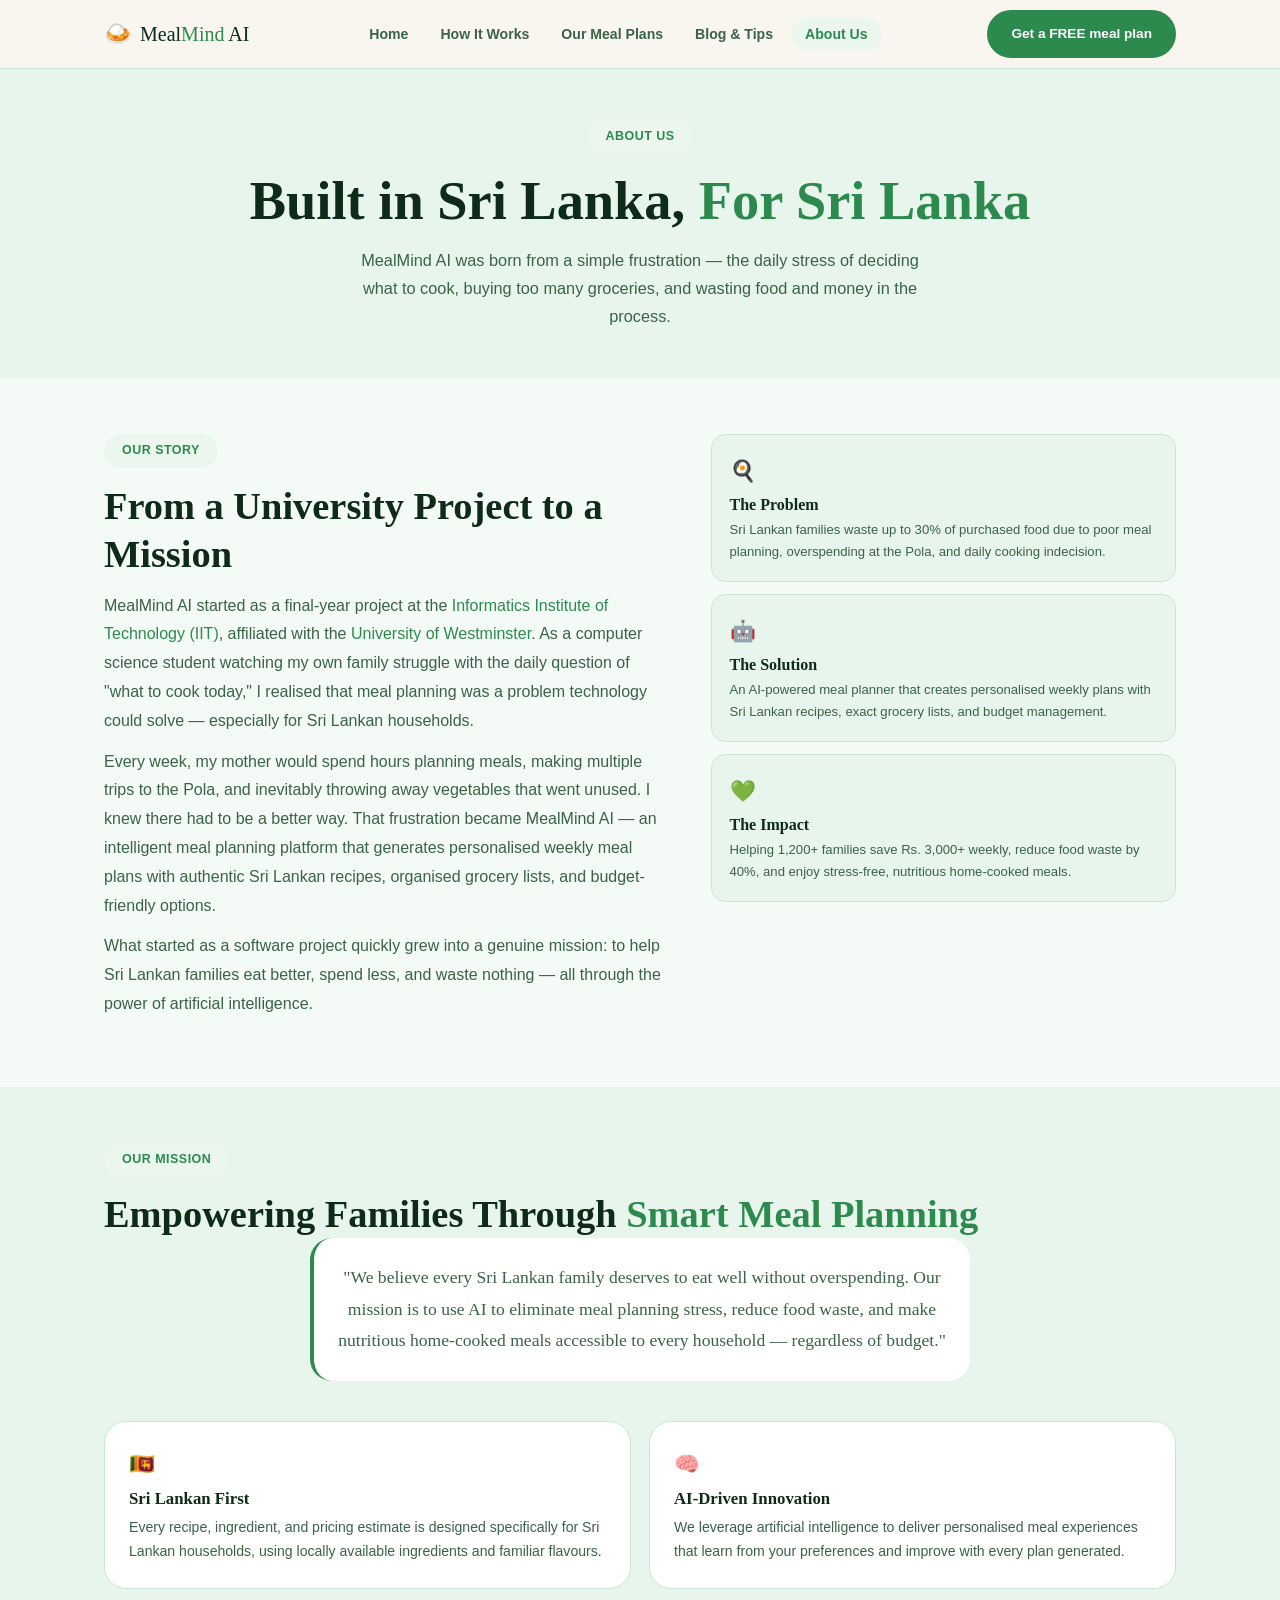
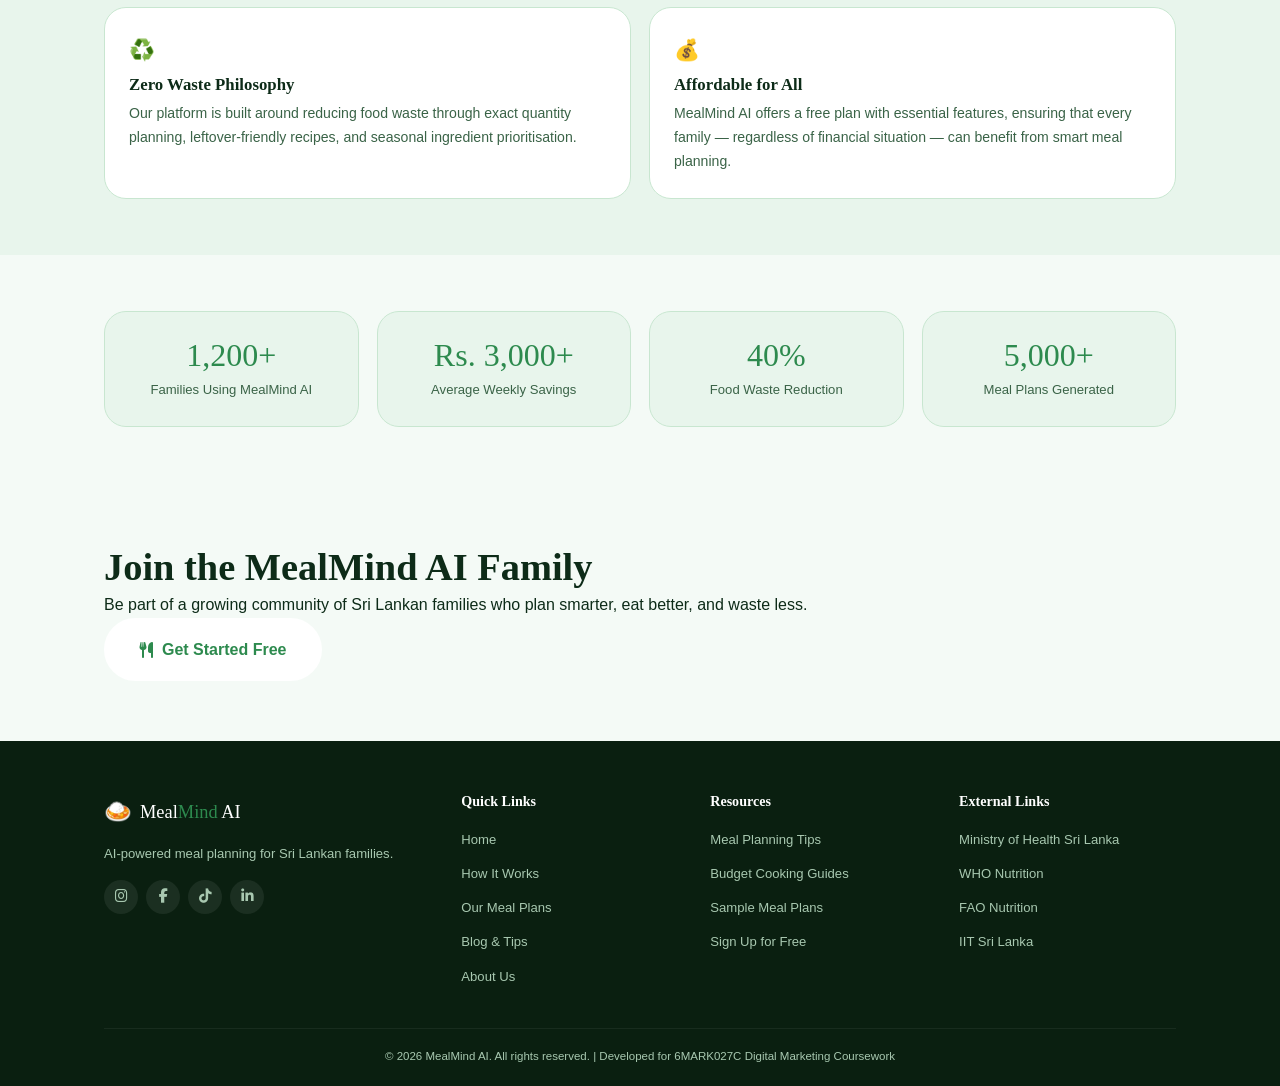
==== about.html @ 4fbdd565 "Add files via upload Adding files" ====
<!DOCTYPE html>
<html lang="en">
<head>
    <meta charset="UTF-8">
    <meta name="viewport" content="width=device-width, initial-scale=1.0">
    <meta name="description" content="Learn about MealMind AI - the AI-powered meal planner built to help Sri Lankan families eat better, save money, and reduce food waste through smart meal planning.">
    <meta name="keywords" content="MealMind AI about, Sri Lankan meal planner company, AI food planning startup, meal planning for families">
    <title>About Us | MealMind AI - Our Story & Mission</title>
    <link rel="preconnect" href="https://fonts.googleapis.com">
    <link rel="preconnect" href="https://fonts.gstatic.com" crossorigin>
    <link href="https://fonts.googleapis.com/css2?family=DM+Serif+Display&family=Nunito+Sans:wght@300;400;500;600;700;800&display=swap" rel="stylesheet">
    <link rel="stylesheet" href="https://cdnjs.cloudflare.com/ajax/libs/font-awesome/6.5.1/css/all.min.css">
    <link rel="stylesheet" href="styles.css">
</head>
<body>
    <nav class="navbar" id="navbar">
        <div class="nav-container">
            <a href="index.html" class="nav-logo"><span class="logo-emoji">🍛</span><span>Meal<span class="logo-highlight">Mind</span> AI</span></a>
            <ul class="nav-links" id="navLinks">
                <li><a href="index.html">Home</a></li>
                <li><a href="how-it-works.html">How It Works</a></li>
                <li><a href="meal-plans.html">Our Meal Plans</a></li>
                <li><a href="blog.html">Blog & Tips</a></li>
                <li><a href="about.html" class="active">About Us</a></li>
            </ul>
            <div class="nav-actions">
                <a href="signup.html" class="btn btn-primary btn-nav">Get a FREE meal plan</a>
                <button class="mobile-toggle" id="mobileToggle" aria-label="Toggle menu"><span></span><span></span><span></span></button>
            </div>
        </div>
    </nav>

    <section class="page-header">
        <div class="container">
            <span class="section-tag">About Us</span>
            <h1>Built in Sri Lanka, <span class="text-accent">For Sri Lanka</span></h1>
            <p>MealMind AI was born from a simple frustration — the daily stress of deciding what to cook, buying too many groceries, and wasting food and money in the process.</p>
        </div>
    </section>

    <section class="about-story">
        <div class="container">
            <div class="story-grid">
                <div class="story-content">
                    <span class="section-tag">Our Story</span>
                    <h2>From a University Project to a Mission</h2>
                    <p>MealMind AI started as a final-year project at the <a href="https://www.iit.ac.lk" target="_blank" rel="noopener noreferrer">Informatics Institute of Technology (IIT)</a>, affiliated with the <a href="https://www.westminster.ac.uk" target="_blank" rel="noopener noreferrer">University of Westminster</a>. As a computer science student watching my own family struggle with the daily question of "what to cook today," I realised that meal planning was a problem technology could solve — especially for Sri Lankan households.</p>
                    <p>Every week, my mother would spend hours planning meals, making multiple trips to the Pola, and inevitably throwing away vegetables that went unused. I knew there had to be a better way. That frustration became MealMind AI — an intelligent meal planning platform that generates personalised weekly meal plans with authentic Sri Lankan recipes, organised grocery lists, and budget-friendly options.</p>
                    <p>What started as a software project quickly grew into a genuine mission: to help Sri Lankan families eat better, spend less, and waste nothing — all through the power of artificial intelligence.</p>
                </div>
                <div class="story-visual">
                    <div class="story-card"><div class="story-icon">🍳</div><h4>The Problem</h4><p>Sri Lankan families waste up to 30% of purchased food due to poor meal planning, overspending at the Pola, and daily cooking indecision.</p></div>
                    <div class="story-card"><div class="story-icon">🤖</div><h4>The Solution</h4><p>An AI-powered meal planner that creates personalised weekly plans with Sri Lankan recipes, exact grocery lists, and budget management.</p></div>
                    <div class="story-card"><div class="story-icon">💚</div><h4>The Impact</h4><p>Helping 1,200+ families save Rs. 3,000+ weekly, reduce food waste by 40%, and enjoy stress-free, nutritious home-cooked meals.</p></div>
                </div>
            </div>
        </div>
    </section>

    <section class="mission-section">
        <div class="container">
            <div class="section-header">
                <span class="section-tag">Our Mission</span>
                <h2>Empowering Families Through <span class="text-accent">Smart Meal Planning</span></h2>
            </div>
            <div class="mission-quote">
                <blockquote>"We believe every Sri Lankan family deserves to eat well without overspending. Our mission is to use AI to eliminate meal planning stress, reduce food waste, and make nutritious home-cooked meals accessible to every household — regardless of budget."</blockquote>
            </div>
            <div class="values-grid">
                <div class="value-card"><div class="value-icon">🇱🇰</div><h3>Sri Lankan First</h3><p>Every recipe, ingredient, and pricing estimate is designed specifically for Sri Lankan households, using locally available ingredients and familiar flavours.</p></div>
                <div class="value-card"><div class="value-icon">🧠</div><h3>AI-Driven Innovation</h3><p>We leverage artificial intelligence to deliver personalised meal experiences that learn from your preferences and improve with every plan generated.</p></div>
                <div class="value-card"><div class="value-icon">♻️</div><h3>Zero Waste Philosophy</h3><p>Our platform is built around reducing food waste through exact quantity planning, leftover-friendly recipes, and seasonal ingredient prioritisation.</p></div>
                <div class="value-card"><div class="value-icon">💰</div><h3>Affordable for All</h3><p>MealMind AI offers a free plan with essential features, ensuring that every family — regardless of financial situation — can benefit from smart meal planning.</p></div>
            </div>
        </div>
    </section>

    <section class="about-stats">
        <div class="container">
            <div class="stats-grid">
                <div class="stat-card"><span class="stat-big">1,200+</span><span class="stat-label">Families Using MealMind AI</span></div>
                <div class="stat-card"><span class="stat-big">Rs. 3,000+</span><span class="stat-label">Average Weekly Savings</span></div>
                <div class="stat-card"><span class="stat-big">40%</span><span class="stat-label">Food Waste Reduction</span></div>
                <div class="stat-card"><span class="stat-big">5,000+</span><span class="stat-label">Meal Plans Generated</span></div>
            </div>
        </div>
    </section>

    <section class="cta-section">
        <div class="container">
            <div class="cta-content">
                <h2>Join the MealMind AI Family</h2>
                <p>Be part of a growing community of Sri Lankan families who plan smarter, eat better, and waste less.</p>
                <a href="signup.html" class="btn btn-white btn-large"><i class="fas fa-utensils"></i> Get Started Free</a>
            </div>
        </div>
    </section>

    <footer class="footer">
        <div class="container">
            <div class="footer-grid">
                <div class="footer-brand"><a href="index.html" class="footer-logo"><span class="logo-emoji">🍛</span><span>Meal<span class="logo-highlight">Mind</span> AI</span></a><p>AI-powered meal planning for Sri Lankan families.</p><div class="social-links"><a href="https://instagram.com" target="_blank" rel="noopener noreferrer"><i class="fab fa-instagram"></i></a><a href="https://facebook.com" target="_blank" rel="noopener noreferrer"><i class="fab fa-facebook-f"></i></a><a href="https://tiktok.com" target="_blank" rel="noopener noreferrer"><i class="fab fa-tiktok"></i></a><a href="https://linkedin.com" target="_blank" rel="noopener noreferrer"><i class="fab fa-linkedin-in"></i></a></div></div>
                <div class="footer-links"><h4>Quick Links</h4><ul><li><a href="index.html">Home</a></li><li><a href="how-it-works.html">How It Works</a></li><li><a href="meal-plans.html">Our Meal Plans</a></li><li><a href="blog.html">Blog & Tips</a></li><li><a href="about.html">About Us</a></li></ul></div>
                <div class="footer-links"><h4>Resources</h4><ul><li><a href="blog.html">Meal Planning Tips</a></li><li><a href="blog.html">Budget Cooking Guides</a></li><li><a href="meal-plans.html">Sample Meal Plans</a></li><li><a href="signup.html">Sign Up for Free</a></li></ul></div>
                <div class="footer-links"><h4>External Links</h4><ul><li><a href="https://www.health.gov.lk" target="_blank" rel="noopener noreferrer">Ministry of Health Sri Lanka</a></li><li><a href="https://www.who.int/nutrition" target="_blank" rel="noopener noreferrer">WHO Nutrition</a></li><li><a href="https://www.fao.org/nutrition" target="_blank" rel="noopener noreferrer">FAO Nutrition</a></li><li><a href="https://www.iit.ac.lk" target="_blank" rel="noopener noreferrer">IIT Sri Lanka</a></li></ul></div>
            </div>
            <div class="footer-bottom"><p>&copy; 2026 MealMind AI. All rights reserved. | Developed for 6MARK027C Digital Marketing Coursework</p></div>
        </div>
    </footer>
    <script src="script.js"></script>
</body>
</html>
---- styles.css ----
/* ============================================
   MealMind AI — Redesigned Stylesheet
   Warm organic food aesthetic — distinct layout
   ============================================ */
:root {
    --primary: #2d8a4e;
    --primary-dark: #1f6b3a;
    --primary-light: #eaf6ee;
    --accent: #1a5c34;
    --accent-light: #d4edda;
    --cream: #f4faf6;
    --sand: #e8f5ec;
    --text: #0d2b18;
    --text-mid: #3a6347;
    --text-light: #7aaa8a;
    --border: #c8e6d0;
    --white: #ffffff;
    --shadow-s: 0 2px 10px rgba(13,43,24,0.05);
    --shadow-m: 0 6px 24px rgba(13,43,24,0.08);
    --shadow-l: 0 16px 48px rgba(13,43,24,0.1);
    --r: 14px;
    --r-lg: 22px;
    --font-h: 'Playfair Display', serif;
    --font-b: 'Source Sans 3', sans-serif;
    --ease: all 0.3s cubic-bezier(0.4,0,0.2,1);
}
*,*::before,*::after{margin:0;padding:0;box-sizing:border-box}
html{scroll-behavior:smooth}
body{font-family:var(--font-b);font-size:16px;line-height:1.7;color:var(--text);background:var(--cream);overflow-x:hidden}
a{text-decoration:none;color:var(--primary);transition:var(--ease)}
a:hover{color:var(--primary-dark)}
img{max-width:100%;display:block}
.container{max-width:1120px;margin:0 auto;padding:0 24px}
h1,h2,h3,h4{font-family:var(--font-h);color:var(--text);line-height:1.25;font-weight:700}
h1{font-size:clamp(2rem,5vw,3.4rem)}
h2{font-size:clamp(1.6rem,3.5vw,2.4rem)}
h3{font-size:clamp(1.05rem,2vw,1.3rem)}
.text-accent{color:var(--primary)}

/* Buttons */
.btn{display:inline-flex;align-items:center;gap:8px;padding:13px 26px;border-radius:50px;font-family:var(--font-b);font-weight:700;font-size:0.92rem;cursor:pointer;border:2px solid transparent;transition:var(--ease);white-space:nowrap}
.btn-primary{background:var(--primary);color:white;border-color:var(--primary)}
.btn-primary:hover{background:var(--primary-dark);border-color:var(--primary-dark);color:white;transform:translateY(-2px);box-shadow:0 8px 24px rgba(45,138,78,0.35)}
.btn-outline{background:transparent;color:var(--primary);border-color:var(--primary)}
.btn-outline:hover{background:var(--primary);color:white;transform:translateY(-2px)}
.btn-white{background:white;color:var(--primary);border-color:white}
.btn-white:hover{background:var(--primary-light);color:var(--primary);transform:translateY(-2px)}
.btn-large{padding:16px 34px;font-size:1rem}
.btn-nav{padding:10px 22px;font-size:0.85rem}

/* Nav */
.navbar{position:fixed;top:0;left:0;right:0;z-index:1000;background:rgba(250,245,239,0.92);backdrop-filter:blur(18px);border-bottom:1px solid var(--border);transition:var(--ease)}
.navbar.scrolled{box-shadow:var(--shadow-m)}
.nav-container{max-width:1120px;margin:0 auto;padding:0 24px;display:flex;align-items:center;justify-content:space-between;height:68px}
.nav-logo{display:flex;align-items:center;gap:8px;font-family:var(--font-h);font-size:1.25rem;color:var(--text)}
.nav-logo:hover{color:var(--text)}
.logo-emoji{font-size:1.4rem}
.logo-highlight{color:var(--primary)}
.nav-links{display:flex;list-style:none;gap:4px}
.nav-links a{padding:8px 14px;border-radius:50px;font-weight:600;font-size:0.88rem;color:var(--text-mid)}
.nav-links a:hover,.nav-links a.active{color:var(--primary);background:var(--primary-light)}
.nav-actions{display:flex;align-items:center;gap:12px}
.mobile-toggle{display:none;flex-direction:column;gap:5px;background:none;border:none;cursor:pointer;padding:4px}
.mobile-toggle span{display:block;width:22px;height:2.5px;background:var(--text);border-radius:2px;transition:var(--ease)}

/* Section Common */
section{padding:80px 0}
.section-tag{display:inline-block;padding:6px 18px;background:var(--primary-light);color:var(--primary);border-radius:50px;font-size:0.78rem;font-weight:700;margin-bottom:14px;letter-spacing:0.04em;text-transform:uppercase}
.section-top{text-align:center;max-width:580px;margin:0 auto 48px}
.section-top p{color:var(--text-mid);font-size:1rem;margin-top:10px}
.section-cta{text-align:center;margin-top:40px}

/* =================== HERO =================== */
.hero{padding:120px 0 0;background:linear-gradient(180deg,var(--cream) 0%,var(--sand) 100%);overflow:hidden}
.hero-center{text-align:center;max-width:700px;margin:0 auto;padding-bottom:48px}
.hero-badge{display:inline-block;padding:8px 20px;background:var(--white);color:var(--primary);border-radius:50px;font-size:0.85rem;font-weight:700;margin-bottom:22px;box-shadow:var(--shadow-s);border:1px solid var(--border)}
.hero h1{margin-bottom:18px;letter-spacing:-0.02em}
.hero-sub{font-size:1.08rem;color:var(--text-mid);margin-bottom:28px;line-height:1.8;max-width:600px;margin-left:auto;margin-right:auto}
.hero-buttons{display:flex;gap:14px;justify-content:center;margin-bottom:28px;flex-wrap:wrap}
.hero-trust{display:flex;align-items:center;justify-content:center;gap:16px;font-size:0.85rem;color:var(--text-light);font-weight:600}
.hero-trust i{margin-right:4px;color:var(--primary)}
.dot{width:4px;height:4px;border-radius:50%;background:var(--text-light);display:inline-block}

/* Food Collage */
.collage-wrapper{overflow:hidden;padding:0 24px}
.collage{display:grid;grid-template-columns:1fr 1fr 1fr 1fr;grid-template-rows:180px 180px;gap:10px;max-width:1120px;margin:0 auto}
.col-item{position:relative;overflow:hidden;border-radius:var(--r)}
.col-item img{width:100%;height:100%;object-fit:cover;transition:transform 0.5s ease}
.col-item:hover img{transform:scale(1.06)}
.col-tall{grid-row:span 2}
.col-label{position:absolute;bottom:0;left:0;right:0;padding:10px 14px;background:linear-gradient(transparent,rgba(0,0,0,0.55));color:white;font-weight:700;font-size:0.82rem;letter-spacing:0.02em}

/* Stats Strip */
.stats-strip{padding:40px 0;background:var(--white);border-top:1px solid var(--border);border-bottom:1px solid var(--border)}
.stats-flex{display:flex;justify-content:space-around;align-items:center;flex-wrap:wrap;gap:20px}
.s-item{text-align:center}
.s-num{display:block;font-family:var(--font-h);font-size:1.8rem;color:var(--primary);line-height:1.2}
.s-label{font-size:0.8rem;color:var(--text-light);font-weight:600}

/* Why Section: Numbered Rows */
.why-section{background:var(--cream)}
.why-list{max-width:800px;margin:0 auto;display:flex;flex-direction:column;gap:12px}
.why-row{display:flex;align-items:flex-start;gap:20px;padding:22px 28px;background:var(--white);border:1px solid var(--border);border-radius:var(--r);transition:var(--ease)}
.why-row:hover{border-color:var(--primary);box-shadow:var(--shadow-s);transform:translateX(4px)}
.why-num{font-family:var(--font-h);font-size:2rem;color:var(--sand);line-height:1;min-width:40px;font-weight:800}
.why-row:hover .why-num{color:var(--primary)}
.why-body h3{font-family:var(--font-b);font-size:1rem;font-weight:700;margin-bottom:4px}
.why-body p{font-size:0.88rem;color:var(--text-mid);line-height:1.6}

/* How Section: Timeline */
.how-section{background:var(--sand)}
.timeline{max-width:640px;margin:0 auto;position:relative}
.tl-item{display:flex;gap:24px;position:relative;padding-bottom:36px}
.tl-item:last-child{padding-bottom:0}
.tl-line{position:absolute;left:19px;top:40px;bottom:0;width:2px;background:var(--border)}
.tl-line.last{display:none}
.tl-dot{width:40px;height:40px;border-radius:50%;background:var(--primary);color:white;display:flex;align-items:center;justify-content:center;font-family:var(--font-h);font-size:1rem;font-weight:800;flex-shrink:0;z-index:1;box-shadow:0 0 0 6px var(--sand)}
.tl-card{flex:1;background:var(--white);border:1px solid var(--border);border-radius:var(--r);padding:24px;transition:var(--ease)}
.tl-card:hover{box-shadow:var(--shadow-m);border-color:var(--primary)}
.tl-card h3{font-family:var(--font-b);font-size:1.05rem;font-weight:700;margin-bottom:8px}
.tl-card p{font-size:0.9rem;color:var(--text-mid);line-height:1.7}
.tl-tags{display:flex;gap:8px;margin-top:12px;flex-wrap:wrap}
.tl-tags span{padding:6px 14px;background:var(--primary-light);border-radius:50px;font-size:0.78rem;font-weight:600;color:var(--primary)}

/* Reviews */
.reviews-section{background:var(--cream)}
.review-grid{display:grid;grid-template-columns:repeat(3,1fr);gap:18px}
.r-card{padding:28px;background:var(--white);border-radius:var(--r-lg);border:1px solid var(--border);transition:var(--ease)}
.r-card:hover{transform:translateY(-4px);box-shadow:var(--shadow-m)}
.r-card.accent{background:var(--primary);color:white;border-color:var(--primary)}
.r-card.accent p{color:rgba(255,255,255,0.9)}
.r-card.accent .r-author span{color:rgba(255,255,255,0.7)}
.r-stars{margin-bottom:12px;font-size:0.85rem}
.r-card p{font-size:0.9rem;color:var(--text-mid);margin-bottom:18px;line-height:1.7}
.r-author{display:flex;align-items:center;gap:10px}
.r-avatar{width:36px;height:36px;border-radius:50%;display:flex;align-items:center;justify-content:center;color:white;font-size:0.72rem;font-weight:700}
.r-author strong{display:block;font-size:0.88rem}
.r-author span{font-size:0.78rem;color:var(--text-light)}

/* CTA */
.cta-section{padding:60px 0;background:var(--cream)}
.cta-box{background:linear-gradient(135deg,var(--primary) 0%,var(--primary-dark) 60%,var(--accent) 100%);border-radius:var(--r-lg);padding:48px 56px;display:flex;align-items:center;justify-content:space-between;gap:32px;flex-wrap:wrap}
.cta-text h2{color:white;margin-bottom:8px;font-size:1.6rem}
.cta-text p{color:rgba(255,255,255,0.85);font-size:1rem}

/* Footer */
.footer{background:#0a1f10;padding:52px 0 20px;color:#a8c8b0}
.footer-grid{display:grid;grid-template-columns:1.5fr 1fr 1fr 1fr;gap:32px;margin-bottom:32px}
.footer-logo{display:flex;align-items:center;gap:8px;font-family:var(--font-h);font-size:1.15rem;color:white;margin-bottom:12px}
.footer-logo:hover{color:white}
.footer-brand p{color:#a8c8b0;font-size:0.82rem;margin-bottom:14px}
.social-links{display:flex;gap:8px}
.social-links a{width:34px;height:34px;border-radius:50%;background:rgba(255,255,255,0.07);display:flex;align-items:center;justify-content:center;color:#a8c8b0;font-size:0.9rem;transition:var(--ease)}
.social-links a:hover{background:var(--primary);color:white;transform:translateY(-2px)}
.footer-links h4{color:white;font-size:0.88rem;margin-bottom:14px;font-family:var(--font-h)}
.footer-links ul{list-style:none}
.footer-links li{margin-bottom:7px}
.footer-links a{color:#a8c8b0;font-size:0.82rem}
.footer-links a:hover{color:white}
.footer-bottom{border-top:1px solid rgba(255,255,255,0.06);padding-top:18px;text-align:center}
.footer-bottom p{color:#a8c8b0;font-size:0.72rem}

/* ============ INNER PAGE STYLES ============ */
.page-header{padding:120px 0 48px;background:var(--sand);text-align:center}
.page-header h1{margin-bottom:12px}
.page-header p{color:var(--text-mid);font-size:1.02rem;max-width:580px;margin:0 auto}

/* Feature Sections (How it Works page) */
.feature-section{padding:56px 0}
.feature-section.alt-bg{background:var(--sand)}
.feature-row{display:grid;grid-template-columns:1fr 1fr;gap:48px;align-items:center}
.feature-row.reverse{direction:rtl}
.feature-row.reverse>*{direction:ltr}
.step-badge{display:inline-block;padding:6px 16px;background:var(--primary);color:white;border-radius:50px;font-size:0.78rem;font-weight:700;margin-bottom:12px}
.feature-content h2{margin-bottom:12px}
.feature-content p{color:var(--text-mid);margin-bottom:14px;line-height:1.8}
.feature-visual img{border-radius:var(--r-lg);box-shadow:var(--shadow-m)}
.check-list{list-style:none;margin-bottom:20px}
.check-list li{display:flex;align-items:flex-start;gap:8px;padding:5px 0;font-size:0.88rem;color:var(--text-mid)}
.check-list li i{color:var(--accent);margin-top:4px}
.preference-tags{margin-top:14px}
.pref-group{margin-bottom:12px}
.pref-group h4{font-family:var(--font-b);font-size:0.82rem;font-weight:700;margin-bottom:5px}
.tags{display:flex;gap:6px;flex-wrap:wrap}
.tag{padding:7px 14px;background:var(--white);border:1px solid var(--border);border-radius:50px;font-size:0.78rem;font-weight:600;color:var(--text-mid)}
.tag.active{background:var(--primary-light);border-color:var(--primary);color:var(--primary)}

/* Mockups */
.plan-mockup,.grocery-mockup{background:white;border-radius:var(--r-lg);box-shadow:var(--shadow-l);overflow:hidden;border:1px solid var(--border)}
.mockup-header{padding:12px 18px;background:var(--sand);border-bottom:1px solid var(--border);font-size:0.85rem;font-weight:700}
.mockup-body{padding:14px 18px}
.mockup-day{padding:8px 0;border-bottom:1px solid var(--border)}
.mockup-day:last-child{border-bottom:none}
.mockup-day strong{font-size:0.78rem;color:var(--primary);display:block;margin-bottom:3px}
.mockup-day span{display:block;font-size:0.76rem;color:var(--text-mid);padding:1px 0}
.grocery-cat{padding:8px 0;border-bottom:1px solid var(--border)}
.grocery-cat:last-of-type{border-bottom:none}
.grocery-cat strong{font-size:0.78rem;display:block;margin-bottom:3px}
.grocery-cat span{display:block;font-size:0.76rem;color:var(--text-mid);padding:1px 0}
.grocery-total{padding:10px 0 0;font-size:0.82rem;color:var(--primary);font-weight:700}

/* Meal Plans Page */
.plan-section{padding:36px 0}
.plan-card{background:white;border-radius:var(--r-lg);box-shadow:var(--shadow-m);overflow:hidden;border:1px solid var(--border)}
.plan-header{display:flex;align-items:center;gap:16px;padding:22px;border-bottom:1px solid var(--border);flex-wrap:wrap}
.plan-header.budget-plan{background:linear-gradient(135deg,#e8f5e9,#f1f8e9)}
.plan-header.healthy-plan{background:linear-gradient(135deg,#e8f5e9,#f1f8e9)}
.plan-header.veg-plan{background:linear-gradient(135deg,#c8e6c9,#dcedc8)}
.plan-icon{font-size:1.8rem}
.plan-header h2{font-size:1.2rem;margin-bottom:2px}
.plan-header>div p{font-size:0.82rem;color:var(--text-mid)}
.plan-price{margin-left:auto;font-family:var(--font-h);font-size:1.5rem;color:var(--primary);white-space:nowrap}
.plan-price span{font-family:var(--font-b);font-size:0.78rem;color:var(--text-light)}
.plan-table{padding:4px}
.plan-row{display:grid;grid-template-columns:90px 1fr 1fr 1fr;gap:1px}
.plan-row.header-row{background:var(--text);border-radius:var(--r) var(--r) 0 0;margin:8px 8px 0;overflow:hidden}
.plan-row.header-row .plan-cell{color:white;font-weight:700;font-size:0.78rem;background:var(--text);padding:10px}
.plan-cell{padding:9px 10px;font-size:0.78rem;color:var(--text-mid)}
.plan-cell.day{font-weight:700;color:var(--primary)}
.plan-row.alt{background:var(--sand)}

/* Blog */
.blog-section{padding:0 0 56px}
.blog-post{max-width:780px;margin:0 auto 36px;background:white;border:1px solid var(--border);border-radius:var(--r-lg);overflow:hidden}
.blog-img img{width:100%;height:260px;object-fit:cover;border-radius:0}
.blog-content{padding:28px}
.blog-meta{display:flex;align-items:center;gap:12px;margin-bottom:14px;flex-wrap:wrap}
.blog-cat{background:var(--primary-light);color:var(--primary);padding:4px 12px;border-radius:50px;font-size:0.72rem;font-weight:700}
.blog-meta span{font-size:0.78rem;color:var(--text-light)}
.blog-meta span i{margin-right:3px}
.blog-post h2{font-size:1.3rem;margin-bottom:12px}
.blog-post h3{margin:18px 0 8px;font-size:1.05rem}
.blog-post p{color:var(--text-mid);margin-bottom:8px;line-height:1.8;font-size:0.92rem}
.blog-cta{margin-top:20px;padding:18px;background:var(--sand);border-radius:var(--r);border:1px solid var(--border)}

/* About */
.about-story{padding:56px 0}
.story-grid{display:grid;grid-template-columns:1.2fr 1fr;gap:48px;align-items:start}
.story-content h2{margin-bottom:14px}
.story-content p{color:var(--text-mid);margin-bottom:12px;line-height:1.8}
.story-visual{display:flex;flex-direction:column;gap:12px}
.story-card{padding:18px;background:var(--sand);border-radius:var(--r);border:1px solid var(--border)}
.story-icon{font-size:1.3rem;margin-bottom:6px}
.story-card h4{margin-bottom:4px;font-size:1rem}
.story-card p{font-size:0.82rem;color:var(--text-mid)}
.mission-section{background:var(--sand);padding:56px 0}
.mission-quote{max-width:660px;margin:0 auto 40px;text-align:center}
.mission-quote blockquote{font-family:var(--font-h);font-size:1.1rem;color:var(--text-mid);line-height:1.8;padding:24px;background:white;border-radius:var(--r-lg);border-left:4px solid var(--primary)}
.values-grid{display:grid;grid-template-columns:repeat(2,1fr);gap:18px}
.value-card{padding:24px;background:white;border-radius:var(--r-lg);border:1px solid var(--border);transition:var(--ease)}
.value-card:hover{transform:translateY(-2px);box-shadow:var(--shadow-s)}
.value-icon{font-size:1.3rem;margin-bottom:8px}
.value-card h3{margin-bottom:6px;font-size:1.05rem}
.value-card p{font-size:0.88rem;color:var(--text-mid)}
.about-stats{padding:56px 0}
.stats-grid{display:grid;grid-template-columns:repeat(4,1fr);gap:18px}
.stat-card{text-align:center;padding:24px 14px;background:var(--sand);border-radius:var(--r-lg);border:1px solid var(--border)}
.stat-big{display:block;font-family:var(--font-h);font-size:2rem;color:var(--primary);line-height:1.2}
.stat-label{font-size:0.82rem;color:var(--text-mid);margin-top:4px}

/* Sign Up */
.signup-section{padding:0 0 56px}
.signup-banner{text-align:center;padding:24px;background:linear-gradient(135deg,var(--primary-light),var(--sand));border-radius:var(--r-lg);margin-bottom:32px;border:1px solid var(--border)}
.signup-icon{font-size:2.2rem;margin-bottom:6px}
.signup-banner h3{margin-bottom:4px}
.signup-banner p{color:var(--text-mid);font-size:0.9rem}
.signup-grid{display:grid;grid-template-columns:1.2fr 1fr;gap:32px;align-items:start}
.signup-form-container{border-radius:var(--r-lg);overflow:hidden;box-shadow:var(--shadow-l);border:1px solid var(--border);background:white}
.signup-form-container iframe{display:block}
.form-note{text-align:center;padding:10px;font-size:0.78rem;color:var(--text-light)}
.signup-benefits h3{margin-bottom:18px}
.benefit-item{display:flex;gap:12px;margin-bottom:16px}
.benefit-icon{font-size:1.3rem;flex-shrink:0;margin-top:2px}
.benefit-item strong{display:block;font-size:0.88rem;margin-bottom:2px}
.benefit-item p{font-size:0.78rem;color:var(--text-mid);margin:0}
.trust-box{margin-top:24px;padding:18px;background:var(--accent-light);border-radius:var(--r)}
.trust-box p{font-size:0.82rem;color:var(--accent);margin-bottom:3px}
.trust-box p:last-child{margin-bottom:0}

/* ============ RESPONSIVE ============ */
@media(max-width:1024px){
    .hero-grid,.feature-row,.feature-row.reverse,.story-grid,.signup-grid{grid-template-columns:1fr}
    .feature-row.reverse{direction:ltr}
    .collage{grid-template-columns:1fr 1fr;grid-template-rows:200px 200px 200px}
    .col-tall{grid-row:span 1}
    .why-list{max-width:100%}
    .review-grid{grid-template-columns:1fr}
    .footer-grid{grid-template-columns:1fr 1fr}
    .stats-grid{grid-template-columns:repeat(2,1fr)}
    .values-grid{grid-template-columns:1fr}
    .cta-box{flex-direction:column;text-align:center;padding:36px 28px}
}
@media(max-width:768px){
    .nav-links{display:none;position:absolute;top:68px;left:0;right:0;background:var(--cream);flex-direction:column;padding:16px;box-shadow:var(--shadow-l);border-top:1px solid var(--border)}
    .nav-links.active{display:flex}
    .nav-actions .btn{display:none}
    .mobile-toggle{display:flex}
    .collage{grid-template-columns:1fr 1fr;grid-template-rows:180px 180px}
    .footer-grid{grid-template-columns:1fr}
    .plan-row{grid-template-columns:1fr}
    .plan-row.header-row{display:none}
    .plan-cell.day{background:var(--primary-light);border-radius:var(--r) var(--r) 0 0}
    .plan-header{flex-direction:column;text-align:center}
    .plan-price{margin-left:0}
}
@media(max-width:480px){
    .collage{grid-template-columns:1fr;grid-template-rows:repeat(4,180px)}
    .col-tall{grid-row:span 1}
    .col-item:nth-child(n+5){display:none}
    .stats-flex{flex-direction:column;gap:16px}
    .stats-grid{grid-template-columns:1fr}
    .hero-buttons{flex-direction:column;align-items:center}
    .hero-trust{flex-direction:column;gap:8px}
    .dot{display:none}
}

/* Animations */
@keyframes fadeUp{from{opacity:0;transform:translateY(20px)}to{opacity:1;transform:translateY(0)}}
.why-row,.tl-card,.r-card,.blog-post,.plan-card,.value-card,.stat-card,.col-item,.benefit-item{animation:fadeUp 0.5s ease forwards}
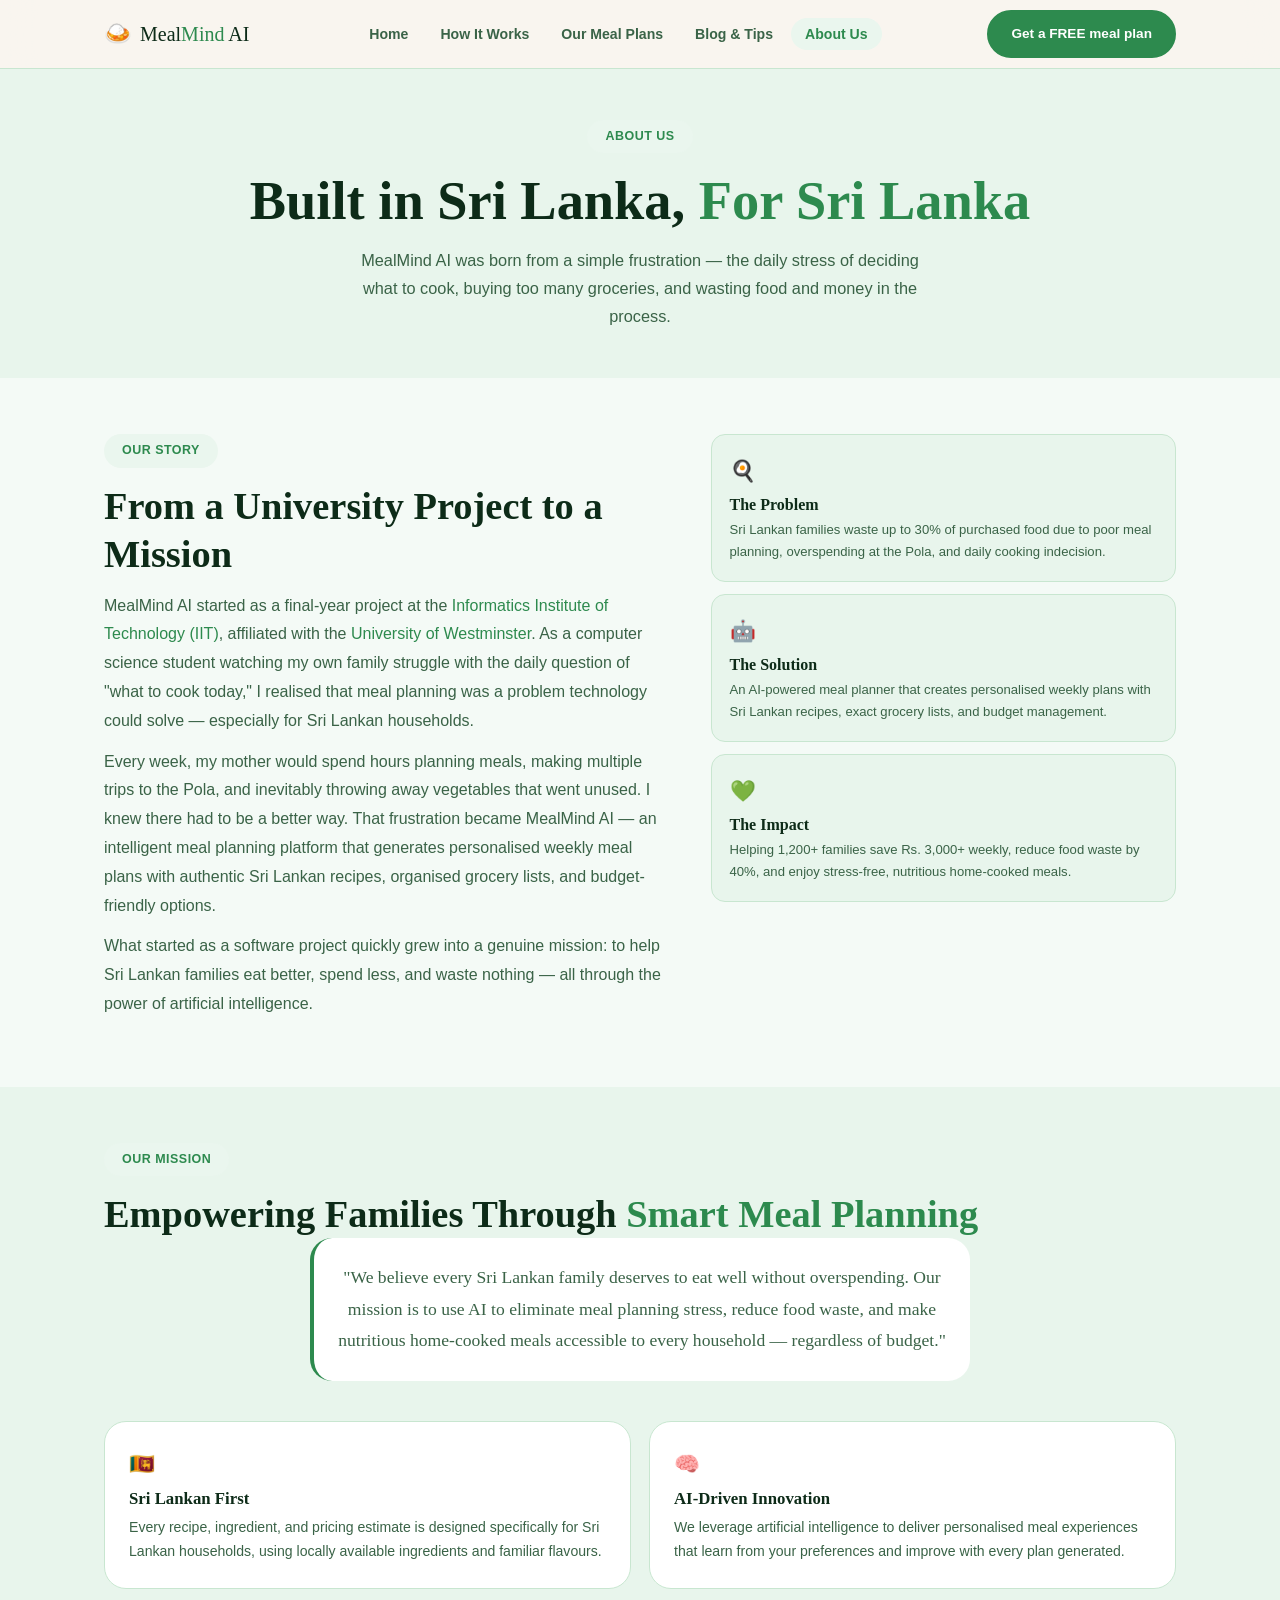
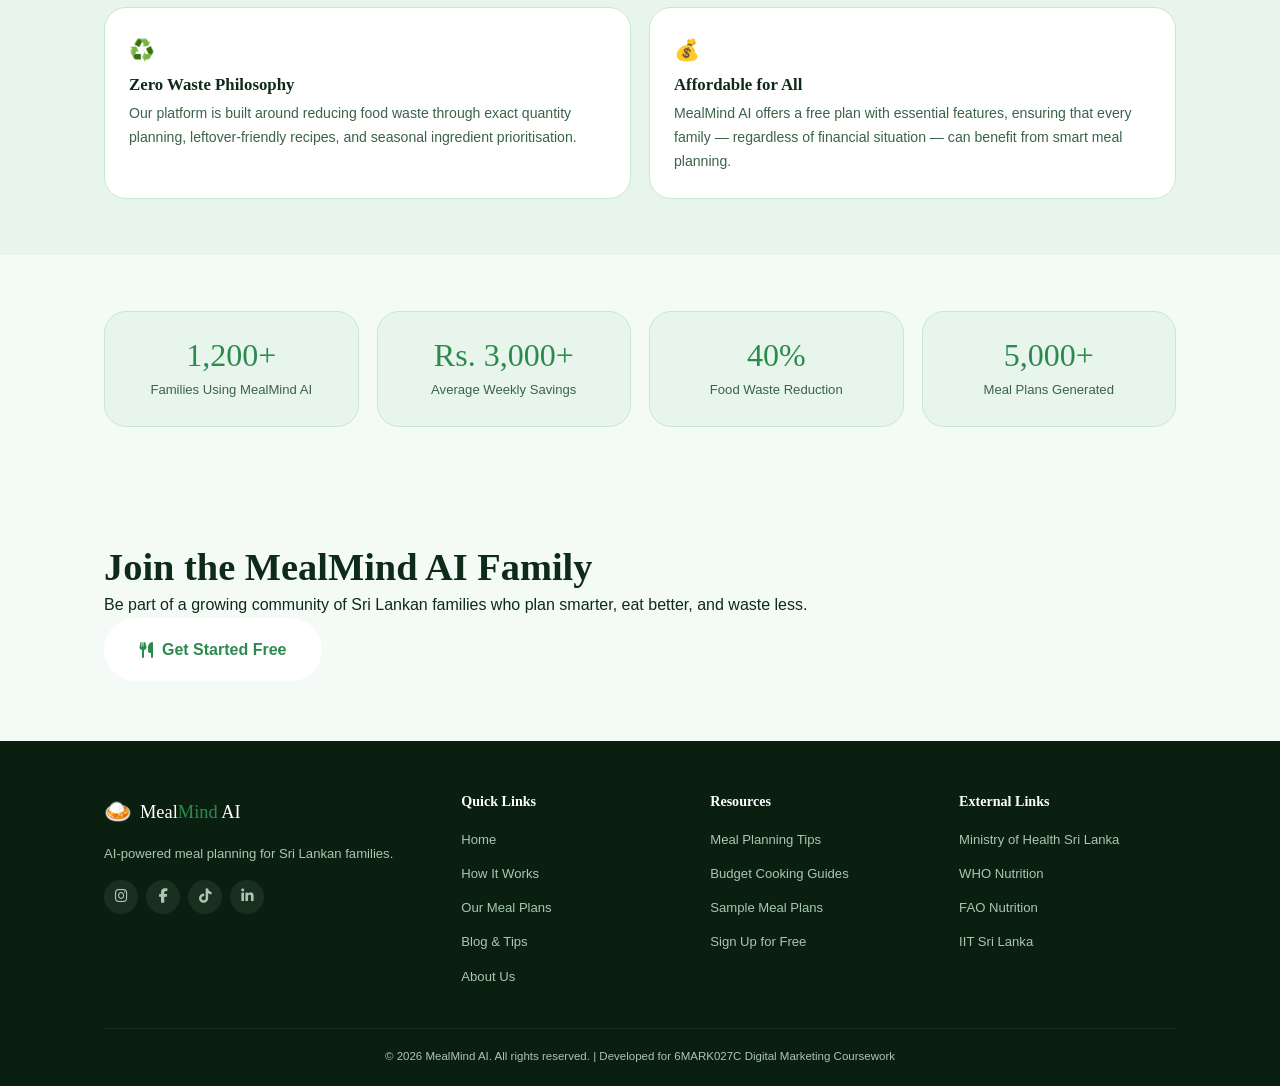
==== commit 8b1fdd81: "Update about.html plugging google analytics" ====
--- a/about.html
+++ b/about.html
@@ -6,6 +6,15 @@
     <meta name="description" content="Learn about MealMind AI - the AI-powered meal planner built to help Sri Lankan families eat better, save money, and reduce food waste through smart meal planning.">
     <meta name="keywords" content="MealMind AI about, Sri Lankan meal planner company, AI food planning startup, meal planning for families">
     <title>About Us | MealMind AI - Our Story & Mission</title>
+    <!-- Google tag (gtag.js) -->
+    <script async src="https://www.googletagmanager.com/gtag/js?id=G-KQBYETT1RZ"></script>
+    <script>
+    window.dataLayer = window.dataLayer || [];
+    function gtag(){dataLayer.push(arguments);}
+    gtag('js', new Date());
+
+    gtag('config', 'G-KQBYETT1RZ');
+    </script>
     <link rel="preconnect" href="https://fonts.googleapis.com">
     <link rel="preconnect" href="https://fonts.gstatic.com" crossorigin>
     <link href="https://fonts.googleapis.com/css2?family=DM+Serif+Display&family=Nunito+Sans:wght@300;400;500;600;700;800&display=swap" rel="stylesheet">
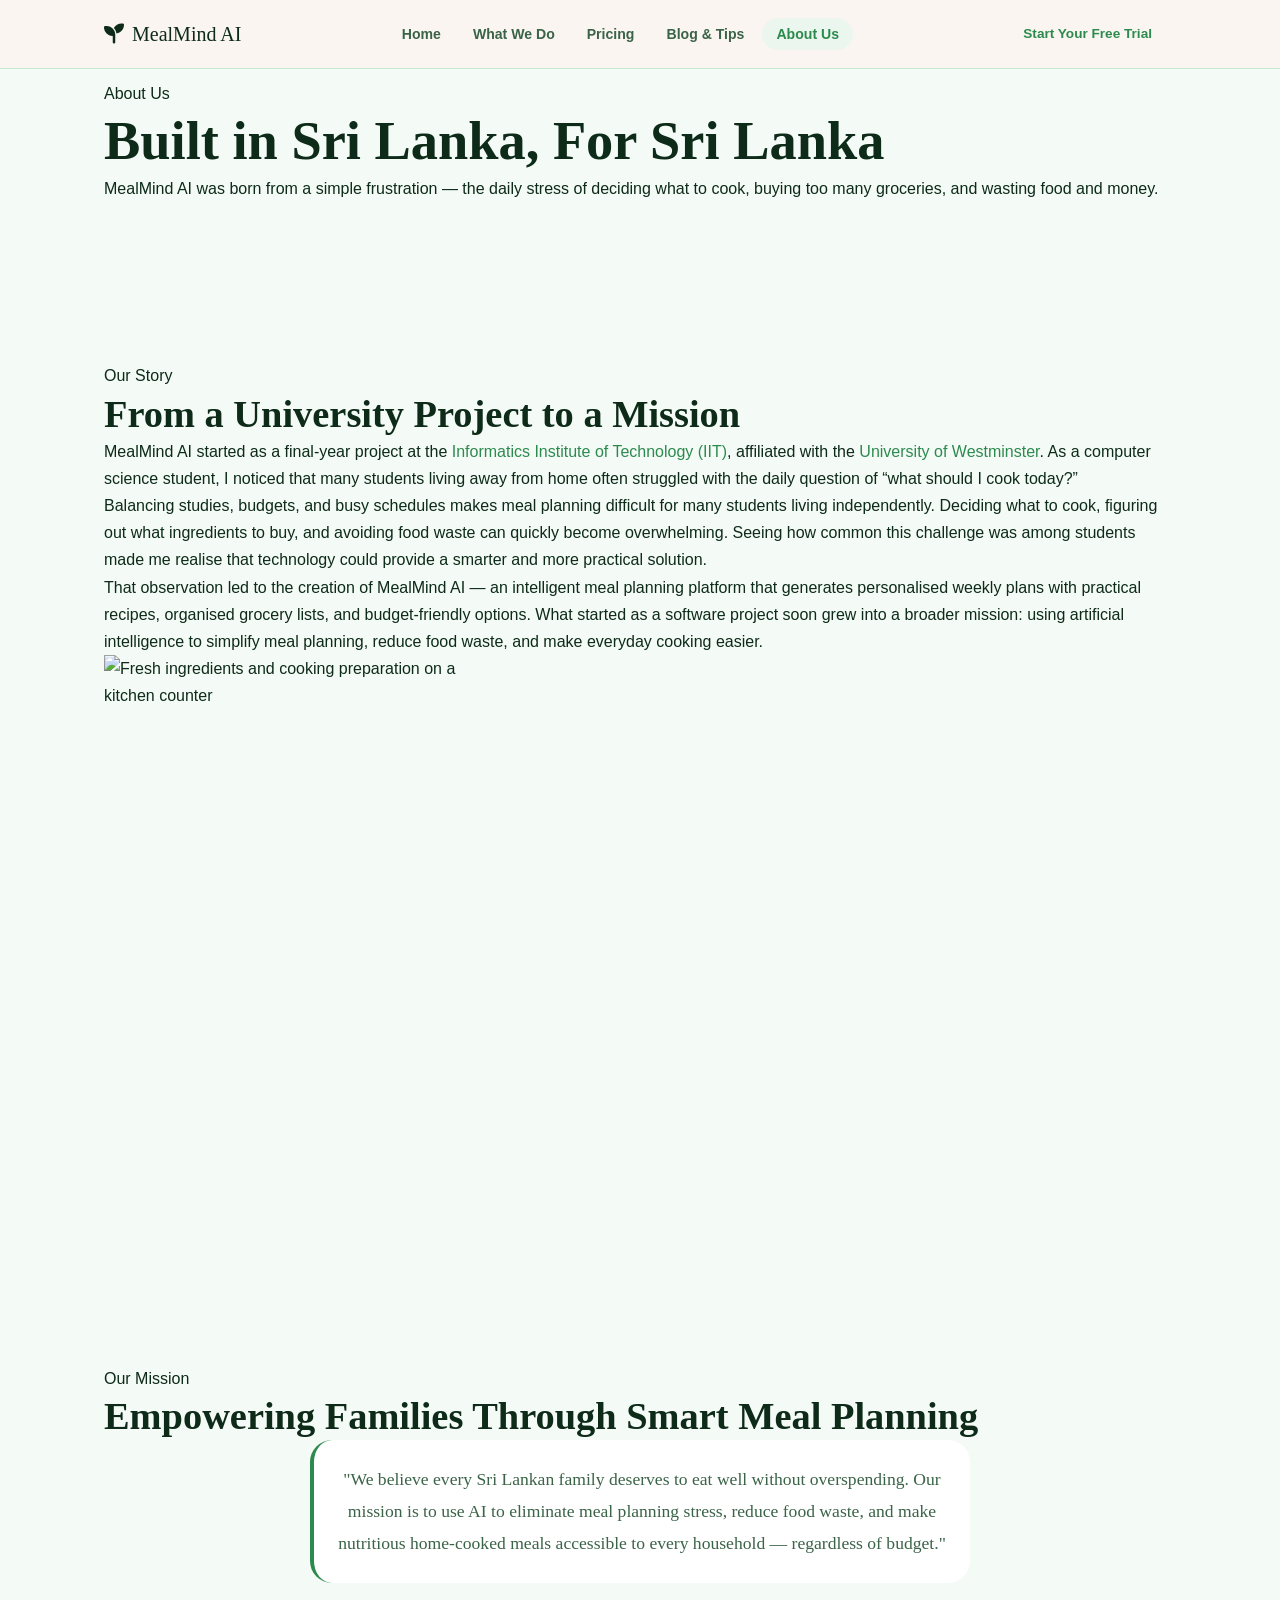
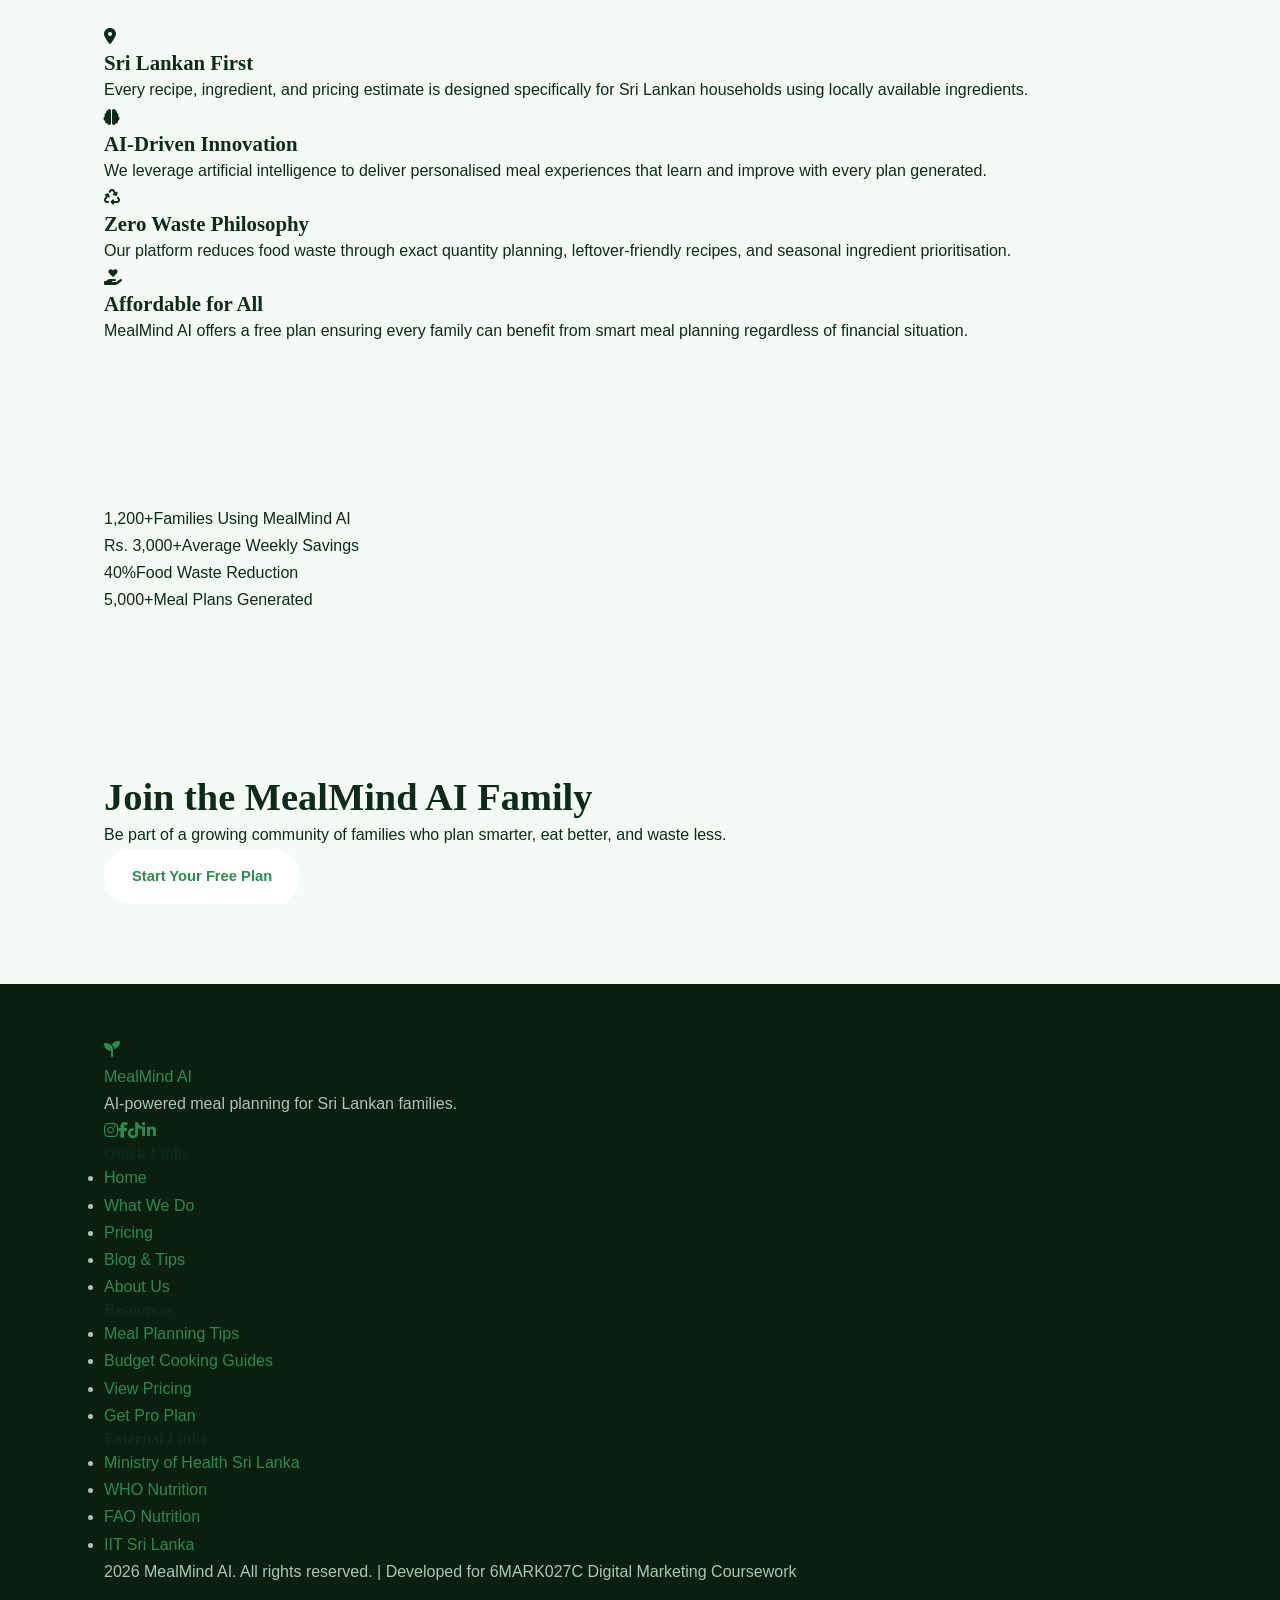
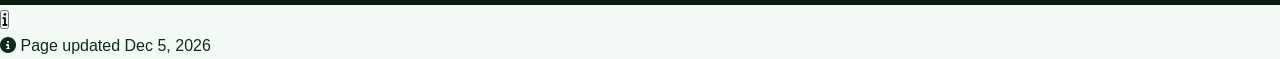
==== commit 9d10f39b: "Add files via upload" ====
--- a/about.html
+++ b/about.html
@@ -3,119 +3,107 @@
 <head>
     <meta charset="UTF-8">
     <meta name="viewport" content="width=device-width, initial-scale=1.0">
-    <meta name="description" content="Learn about MealMind AI - the AI-powered meal planner built to help Sri Lankan families eat better, save money, and reduce food waste through smart meal planning.">
-    <meta name="keywords" content="MealMind AI about, Sri Lankan meal planner company, AI food planning startup, meal planning for families">
+    <meta name="description" content="Learn about MealMind AI - the AI-powered meal planner built to help Sri Lankan families eat better, save money, and reduce food waste through smart planning.">
+    <meta name="keywords" content="MealMind AI about, Sri Lankan meal planner, AI food planning, meal planning startup">
     <title>About Us | MealMind AI - Our Story & Mission</title>
-    <!-- Google tag (gtag.js) -->
     <script async src="https://www.googletagmanager.com/gtag/js?id=G-KQBYETT1RZ"></script>
-    <script>
-    window.dataLayer = window.dataLayer || [];
-    function gtag(){dataLayer.push(arguments);}
-    gtag('js', new Date());
-
-    gtag('config', 'G-KQBYETT1RZ');
-    </script>
+    <script>window.dataLayer=window.dataLayer||[];function gtag(){dataLayer.push(arguments)}gtag('js',new Date());gtag('config','G-KQBYETT1RZ');</script>
     <link rel="preconnect" href="https://fonts.googleapis.com">
     <link rel="preconnect" href="https://fonts.gstatic.com" crossorigin>
-    <link href="https://fonts.googleapis.com/css2?family=DM+Serif+Display&family=Nunito+Sans:wght@300;400;500;600;700;800&display=swap" rel="stylesheet">
+    <link href="https://fonts.googleapis.com/css2?family=Outfit:wght@300;400;500;600;700;800&family=Fraunces:wght@400;500;600;700;800&display=swap" rel="stylesheet">
     <link rel="stylesheet" href="https://cdnjs.cloudflare.com/ajax/libs/font-awesome/6.5.1/css/all.min.css">
     <link rel="stylesheet" href="styles.css">
 </head>
 <body>
     <nav class="navbar" id="navbar">
         <div class="nav-container">
-            <a href="index.html" class="nav-logo"><span class="logo-emoji">🍛</span><span>Meal<span class="logo-highlight">Mind</span> AI</span></a>
-            <ul class="nav-links" id="navLinks">
-                <li><a href="index.html">Home</a></li>
-                <li><a href="how-it-works.html">How It Works</a></li>
-                <li><a href="meal-plans.html">Our Meal Plans</a></li>
-                <li><a href="blog.html">Blog & Tips</a></li>
-                <li><a href="about.html" class="active">About Us</a></li>
-            </ul>
-            <div class="nav-actions">
-                <a href="signup.html" class="btn btn-primary btn-nav">Get a FREE meal plan</a>
-                <button class="mobile-toggle" id="mobileToggle" aria-label="Toggle menu"><span></span><span></span><span></span></button>
-            </div>
+            <a href="index.html" class="nav-logo"><div class="logo-mark"><i class="fas fa-seedling"></i></div><span>Meal<span class="logo-accent">Mind</span> AI</span></a>
+            <ul class="nav-links" id="navLinks"><li><a href="index.html">Home</a></li><li><a href="what-we-do.html">What We Do</a></li><li><a href="pricing.html">Pricing</a></li><li><a href="blog.html">Blog & Tips</a></li><li><a href="about.html" class="active">About Us</a></li></ul>
+            <div class="nav-actions"><a href="https://docs.google.com/forms/d/e/1FAIpQLSeIBPrD6-6gOpsm0lLE67ntiOZjcIqiWNXXuqW-YIWEE8ON_Q/viewform?usp=dialog" target="_blank" rel="noopener noreferrer" class="btn btn-cta btn-nav">Start Your Free Trial</a><button class="mobile-toggle" id="mobileToggle" aria-label="Toggle menu"><span></span><span></span><span></span></button></div>
         </div>
     </nav>
 
-    <section class="page-header">
+    <section class="page-hero"><div class="container"><span class="sec-label">About Us</span><h1>Built in Sri Lanka, <span class="text-green">For Sri Lanka</span></h1><p>MealMind AI was born from a simple frustration — the daily stress of deciding what to cook, buying too many groceries, and wasting food and money.</p></div></section>
+
+    <section class="section">
         <div class="container">
-            <span class="section-tag">About Us</span>
-            <h1>Built in Sri Lanka, <span class="text-accent">For Sri Lanka</span></h1>
-            <p>MealMind AI was born from a simple frustration — the daily stress of deciding what to cook, buying too many groceries, and wasting food and money in the process.</p>
-        </div>
-    </section>
+            <div class="about-split">
+                <div class="about-text">
+                    <span class="sec-label">Our Story</span>
+                    <h2>From a University Project to a Mission</h2>
+                    <p>MealMind AI started as a final-year project at the <a href="https://www.iit.ac.lk" target="_blank" rel="noopener noreferrer">Informatics Institute of Technology (IIT)</a>, affiliated with the <a href="https://www.westminster.ac.uk" target="_blank" rel="noopener noreferrer">University of Westminster</a>. As a computer science student, I noticed that many students living away from home often struggled with the daily question of “what should I cook today?”</p>
+                    <p>Balancing studies, budgets, and busy schedules makes meal planning difficult for many students living independently. Deciding what to cook, figuring out what ingredients to buy, and avoiding food waste can quickly become overwhelming. Seeing how common this challenge was among students made me realise that technology could provide a smarter and more practical solution.</p>
+                    <p>That observation led to the creation of MealMind AI — an intelligent meal planning platform that generates personalised weekly plans with practical recipes, organised grocery lists, and budget-friendly options. What started as a software project soon grew into a broader mission: using artificial intelligence to simplify meal planning, reduce food waste, and make everyday cooking easier.</p>
+                </div>
 
-    <section class="about-story">
-        <div class="container">
-            <div class="story-grid">
-                <div class="story-content">
-                    <span class="section-tag">Our Story</span>
-                    <h2>From a University Project to a Mission</h2>
-                    <p>MealMind AI started as a final-year project at the <a href="https://www.iit.ac.lk" target="_blank" rel="noopener noreferrer">Informatics Institute of Technology (IIT)</a>, affiliated with the <a href="https://www.westminster.ac.uk" target="_blank" rel="noopener noreferrer">University of Westminster</a>. As a computer science student watching my own family struggle with the daily question of "what to cook today," I realised that meal planning was a problem technology could solve — especially for Sri Lankan households.</p>
-                    <p>Every week, my mother would spend hours planning meals, making multiple trips to the Pola, and inevitably throwing away vegetables that went unused. I knew there had to be a better way. That frustration became MealMind AI — an intelligent meal planning platform that generates personalised weekly meal plans with authentic Sri Lankan recipes, organised grocery lists, and budget-friendly options.</p>
-                    <p>What started as a software project quickly grew into a genuine mission: to help Sri Lankan families eat better, spend less, and waste nothing — all through the power of artificial intelligence.</p>
-                </div>
-                <div class="story-visual">
-                    <div class="story-card"><div class="story-icon">🍳</div><h4>The Problem</h4><p>Sri Lankan families waste up to 30% of purchased food due to poor meal planning, overspending at the Pola, and daily cooking indecision.</p></div>
-                    <div class="story-card"><div class="story-icon">🤖</div><h4>The Solution</h4><p>An AI-powered meal planner that creates personalised weekly plans with Sri Lankan recipes, exact grocery lists, and budget management.</p></div>
-                    <div class="story-card"><div class="story-icon">💚</div><h4>The Impact</h4><p>Helping 1,200+ families save Rs. 3,000+ weekly, reduce food waste by 40%, and enjoy stress-free, nutritious home-cooked meals.</p></div>
+                
+                <div class="about-img">
+                    <img src="https://images.unsplash.com/photo-1579619168313-d2e074a7ee02?q=80&w=627&auto=format&fit=crop&ixlib=rb-4.1.0&ixid=M3wxMjA3fDB8MHxwaG90by1wYWdlfHx8fGVufDB8fHx8fA%3D%3D" 
+                    alt="Fresh ingredients and cooking preparation on a kitchen counter"
+                    style="width:400px; height:550px;">
                 </div>
             </div>
         </div>
     </section>
 
-    <section class="mission-section">
+    <section class="section mission-bg">
         <div class="container">
-            <div class="section-header">
-                <span class="section-tag">Our Mission</span>
-                <h2>Empowering Families Through <span class="text-accent">Smart Meal Planning</span></h2>
-            </div>
-            <div class="mission-quote">
-                <blockquote>"We believe every Sri Lankan family deserves to eat well without overspending. Our mission is to use AI to eliminate meal planning stress, reduce food waste, and make nutritious home-cooked meals accessible to every household — regardless of budget."</blockquote>
-            </div>
-            <div class="values-grid">
-                <div class="value-card"><div class="value-icon">🇱🇰</div><h3>Sri Lankan First</h3><p>Every recipe, ingredient, and pricing estimate is designed specifically for Sri Lankan households, using locally available ingredients and familiar flavours.</p></div>
-                <div class="value-card"><div class="value-icon">🧠</div><h3>AI-Driven Innovation</h3><p>We leverage artificial intelligence to deliver personalised meal experiences that learn from your preferences and improve with every plan generated.</p></div>
-                <div class="value-card"><div class="value-icon">♻️</div><h3>Zero Waste Philosophy</h3><p>Our platform is built around reducing food waste through exact quantity planning, leftover-friendly recipes, and seasonal ingredient prioritisation.</p></div>
-                <div class="value-card"><div class="value-icon">💰</div><h3>Affordable for All</h3><p>MealMind AI offers a free plan with essential features, ensuring that every family — regardless of financial situation — can benefit from smart meal planning.</p></div>
+            <div class="sec-head"><span class="sec-label">Our Mission</span><h2>Empowering Families Through <span class="text-orange">Smart Meal Planning</span></h2></div>
+            <div class="mission-quote"><blockquote>"We believe every Sri Lankan family deserves to eat well without overspending. Our mission is to use AI to eliminate meal planning stress, reduce food waste, and make nutritious home-cooked meals accessible to every household — regardless of budget."</blockquote></div>
+            <div class="values-row">
+                <div class="val-card"><div class="val-icon green-bg"><i class="fas fa-map-marker-alt"></i></div><h3>Sri Lankan First</h3><p>Every recipe, ingredient, and pricing estimate is designed specifically for Sri Lankan households using locally available ingredients.</p></div>
+                <div class="val-card"><div class="val-icon orange-bg"><i class="fas fa-brain"></i></div><h3>AI-Driven Innovation</h3><p>We leverage artificial intelligence to deliver personalised meal experiences that learn and improve with every plan generated.</p></div>
+                <div class="val-card"><div class="val-icon green-bg"><i class="fas fa-recycle"></i></div><h3>Zero Waste Philosophy</h3><p>Our platform reduces food waste through exact quantity planning, leftover-friendly recipes, and seasonal ingredient prioritisation.</p></div>
+                <div class="val-card"><div class="val-icon orange-bg"><i class="fas fa-hand-holding-heart"></i></div><h3>Affordable for All</h3><p>MealMind AI offers a free plan ensuring every family can benefit from smart meal planning regardless of financial situation.</p></div>
             </div>
         </div>
     </section>
 
-    <section class="about-stats">
+    <section class="section">
         <div class="container">
-            <div class="stats-grid">
-                <div class="stat-card"><span class="stat-big">1,200+</span><span class="stat-label">Families Using MealMind AI</span></div>
-                <div class="stat-card"><span class="stat-big">Rs. 3,000+</span><span class="stat-label">Average Weekly Savings</span></div>
-                <div class="stat-card"><span class="stat-big">40%</span><span class="stat-label">Food Waste Reduction</span></div>
-                <div class="stat-card"><span class="stat-big">5,000+</span><span class="stat-label">Meal Plans Generated</span></div>
+            <div class="stats-row">
+                <div class="stat-box"><span class="stat-val">1,200+</span><span class="stat-lbl">Families Using MealMind AI</span></div>
+                <div class="stat-box"><span class="stat-val">Rs. 3,000+</span><span class="stat-lbl">Average Weekly Savings</span></div>
+                <div class="stat-box"><span class="stat-val">40%</span><span class="stat-lbl">Food Waste Reduction</span></div>
+                <div class="stat-box"><span class="stat-val">5,000+</span><span class="stat-lbl">Meal Plans Generated</span></div>
             </div>
         </div>
     </section>
 
-    <section class="cta-section">
-        <div class="container">
-            <div class="cta-content">
-                <h2>Join the MealMind AI Family</h2>
-                <p>Be part of a growing community of Sri Lankan families who plan smarter, eat better, and waste less.</p>
-                <a href="signup.html" class="btn btn-white btn-large"><i class="fas fa-utensils"></i> Get Started Free</a>
-            </div>
-        </div>
-    </section>
+    <section class="cta-band"><div class="container"><div class="cta-inner"><div><h2>Join the MealMind AI Family</h2><p>Be part of a growing community of families who plan smarter, eat better, and waste less.</p></div><a href="https://docs.google.com/forms/d/e/1FAIpQLSeIBPrD6-6gOpsm0lLE67ntiOZjcIqiWNXXuqW-YIWEE8ON_Q/viewform?usp=dialog" target="_blank" rel="noopener noreferrer" class="btn btn-white btn-lg">Start Your Free Plan</a></div></div></section>
 
-    <footer class="footer">
-        <div class="container">
-            <div class="footer-grid">
-                <div class="footer-brand"><a href="index.html" class="footer-logo"><span class="logo-emoji">🍛</span><span>Meal<span class="logo-highlight">Mind</span> AI</span></a><p>AI-powered meal planning for Sri Lankan families.</p><div class="social-links"><a href="https://instagram.com" target="_blank" rel="noopener noreferrer"><i class="fab fa-instagram"></i></a><a href="https://facebook.com" target="_blank" rel="noopener noreferrer"><i class="fab fa-facebook-f"></i></a><a href="https://tiktok.com" target="_blank" rel="noopener noreferrer"><i class="fab fa-tiktok"></i></a><a href="https://linkedin.com" target="_blank" rel="noopener noreferrer"><i class="fab fa-linkedin-in"></i></a></div></div>
-                <div class="footer-links"><h4>Quick Links</h4><ul><li><a href="index.html">Home</a></li><li><a href="how-it-works.html">How It Works</a></li><li><a href="meal-plans.html">Our Meal Plans</a></li><li><a href="blog.html">Blog & Tips</a></li><li><a href="about.html">About Us</a></li></ul></div>
-                <div class="footer-links"><h4>Resources</h4><ul><li><a href="blog.html">Meal Planning Tips</a></li><li><a href="blog.html">Budget Cooking Guides</a></li><li><a href="meal-plans.html">Sample Meal Plans</a></li><li><a href="signup.html">Sign Up for Free</a></li></ul></div>
-                <div class="footer-links"><h4>External Links</h4><ul><li><a href="https://www.health.gov.lk" target="_blank" rel="noopener noreferrer">Ministry of Health Sri Lanka</a></li><li><a href="https://www.who.int/nutrition" target="_blank" rel="noopener noreferrer">WHO Nutrition</a></li><li><a href="https://www.fao.org/nutrition" target="_blank" rel="noopener noreferrer">FAO Nutrition</a></li><li><a href="https://www.iit.ac.lk" target="_blank" rel="noopener noreferrer">IIT Sri Lanka</a></li></ul></div>
-            </div>
-            <div class="footer-bottom"><p>&copy; 2026 MealMind AI. All rights reserved. | Developed for 6MARK027C Digital Marketing Coursework</p></div>
-        </div>
-    </footer>
+    <footer class="footer"><div class="container"><div class="ft-grid"><div class="ft-brand"><a href="index.html" class="ft-logo"><div class="logo-mark"><i class="fas fa-seedling"></i></div><span>Meal<span class="logo-accent">Mind</span> AI</span></a><p>AI-powered meal planning for Sri Lankan families.</p><div class="ft-social"><a href="https://instagram.com" target="_blank" rel="noopener noreferrer"><i class="fab fa-instagram"></i></a><a href="https://facebook.com" target="_blank" rel="noopener noreferrer"><i class="fab fa-facebook-f"></i></a><a href="https://tiktok.com" target="_blank" rel="noopener noreferrer"><i class="fab fa-tiktok"></i></a><a href="https://linkedin.com" target="_blank" rel="noopener noreferrer"><i class="fab fa-linkedin-in"></i></a></div></div><div class="ft-links"><h4>Quick Links</h4><ul><li><a href="index.html">Home</a></li><li><a href="what-we-do.html">What We Do</a></li><li><a href="pricing.html">Pricing</a></li><li><a href="blog.html">Blog & Tips</a></li><li><a href="about.html">About Us</a></li></ul></div><div class="ft-links"><h4>Resources</h4><ul><li><a href="blog.html">Meal Planning Tips</a></li><li><a href="blog.html">Budget Cooking Guides</a></li><li><a href="pricing.html">View Pricing</a></li><li><a href="https://docs.google.com/forms/d/e/1FAIpQLSeIBPrD6-6gOpsm0lLE67ntiOZjcIqiWNXXuqW-YIWEE8ON_Q/viewform?usp=dialog" target="_blank" rel="noopener noreferrer">Get Pro Plan</a></li></ul></div><div class="ft-links"><h4>External Links</h4><ul><li><a href="https://www.health.gov.lk" target="_blank" rel="noopener noreferrer">Ministry of Health Sri Lanka</a></li><li><a href="https://www.who.int/nutrition" target="_blank" rel="noopener noreferrer">WHO Nutrition</a></li><li><a href="https://www.fao.org/nutrition" target="_blank" rel="noopener noreferrer">FAO Nutrition</a></li><li><a href="https://www.iit.ac.lk" target="_blank" rel="noopener noreferrer">IIT Sri Lanka</a></li></ul></div></div><div class="ft-bottom"><p>2026 MealMind AI. All rights reserved. | Developed for 6MARK027C Digital Marketing Coursework</p></div></div></footer>
     <script src="script.js"></script>
+    <!-- Page Updated Info Button -->
+<div class="update-info-container">
+    <button id="updateInfoBtn" class="update-info-btn">
+        <i class="fas fa-info"></i>
+    </button>
+</div>
+
+<!-- Update Message -->
+<div id="updateMessage" class="update-message">
+    <i class="fas fa-info-circle"></i>
+    <span>Page updated <span id="updateDate"></span></span>
+</div>
+
+<script>
+const updateBtn = document.getElementById("updateInfoBtn");
+const updateMessage = document.getElementById("updateMessage");
+
+const date = new Date(document.lastModified);
+
+const formattedDate = date.toLocaleDateString("en-US", {
+  month: "short",
+  day: "numeric",
+  year: "numeric"
+});
+
+document.getElementById("updateDate").textContent = formattedDate;
+
+updateBtn.onclick = function(){
+    updateMessage.classList.toggle("show-update-message");
+};
+</script>
 </body>
 </html>
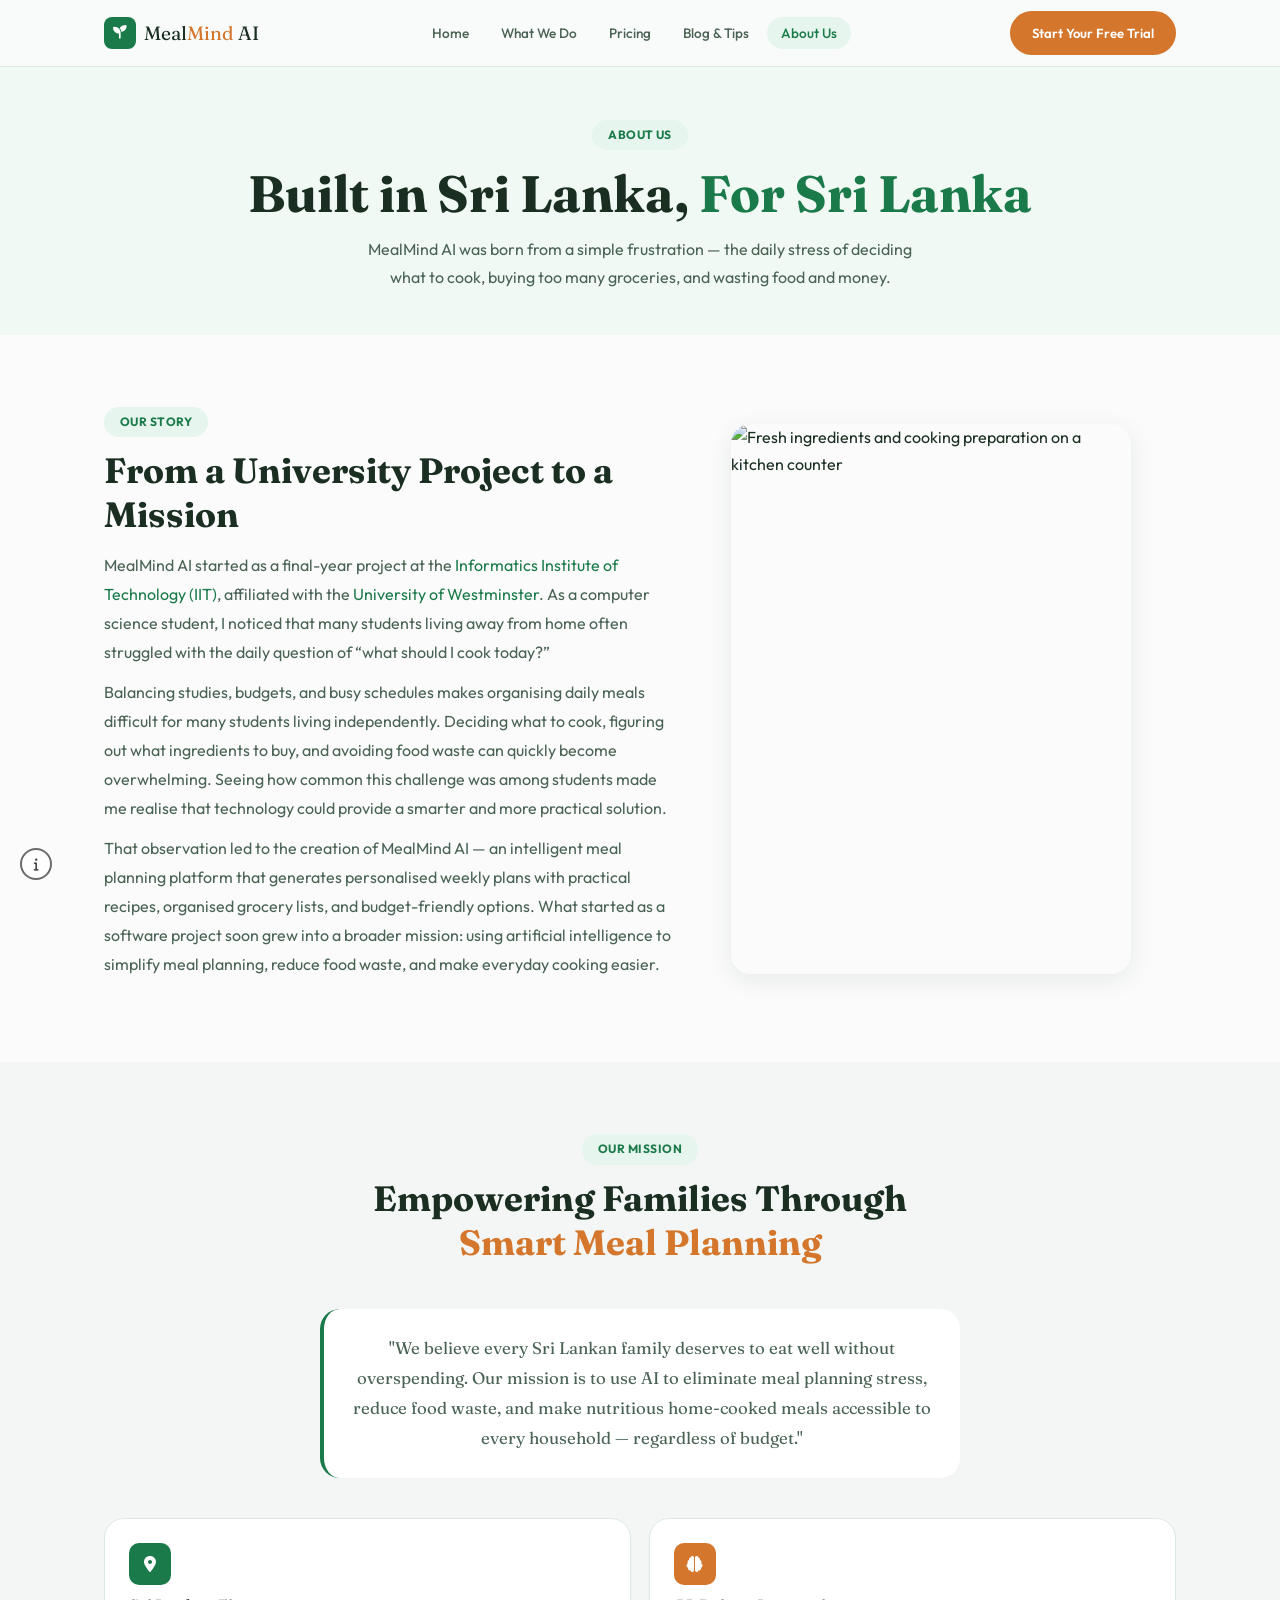
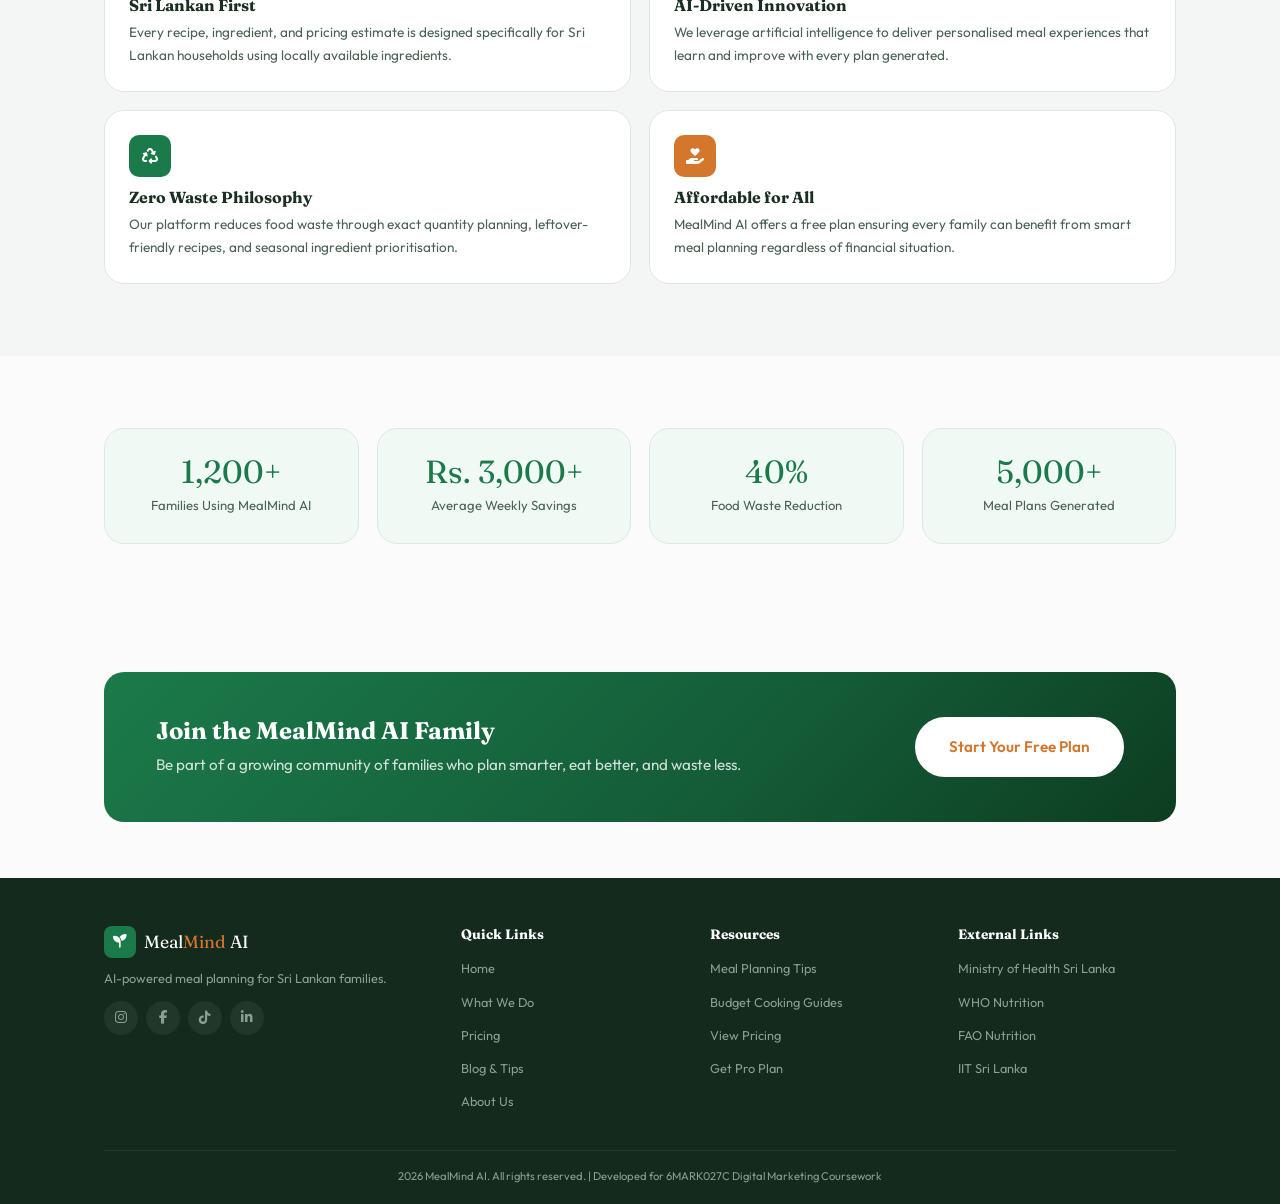
==== commit ce52d5ae: "Update about.html Removing extra keyword" ====
--- a/about.html
+++ b/about.html
@@ -32,7 +32,7 @@
                     <span class="sec-label">Our Story</span>
                     <h2>From a University Project to a Mission</h2>
                     <p>MealMind AI started as a final-year project at the <a href="https://www.iit.ac.lk" target="_blank" rel="noopener noreferrer">Informatics Institute of Technology (IIT)</a>, affiliated with the <a href="https://www.westminster.ac.uk" target="_blank" rel="noopener noreferrer">University of Westminster</a>. As a computer science student, I noticed that many students living away from home often struggled with the daily question of “what should I cook today?”</p>
-                    <p>Balancing studies, budgets, and busy schedules makes meal planning difficult for many students living independently. Deciding what to cook, figuring out what ingredients to buy, and avoiding food waste can quickly become overwhelming. Seeing how common this challenge was among students made me realise that technology could provide a smarter and more practical solution.</p>
+                    <p>Balancing studies, budgets, and busy schedules makes organising daily meals difficult for many students living independently. Deciding what to cook, figuring out what ingredients to buy, and avoiding food waste can quickly become overwhelming. Seeing how common this challenge was among students made me realise that technology could provide a smarter and more practical solution.</p>
                     <p>That observation led to the creation of MealMind AI — an intelligent meal planning platform that generates personalised weekly plans with practical recipes, organised grocery lists, and budget-friendly options. What started as a software project soon grew into a broader mission: using artificial intelligence to simplify meal planning, reduce food waste, and make everyday cooking easier.</p>
                 </div>
 
--- a/styles.css
+++ b/styles.css
@@ -1,319 +1,316 @@
 /* ============================================
-   MealMind AI — Redesigned Stylesheet
-   Warm organic food aesthetic — distinct layout
+   MealMind AI — Green & Orange Professional Theme
+   No emojis, light mode, clean design
    ============================================ */
-:root {
-    --primary: #2d8a4e;
-    --primary-dark: #1f6b3a;
-    --primary-light: #eaf6ee;
-    --accent: #1a5c34;
-    --accent-light: #d4edda;
-    --cream: #f4faf6;
-    --sand: #e8f5ec;
-    --text: #0d2b18;
-    --text-mid: #3a6347;
-    --text-light: #7aaa8a;
-    --border: #c8e6d0;
-    --white: #ffffff;
-    --shadow-s: 0 2px 10px rgba(13,43,24,0.05);
-    --shadow-m: 0 6px 24px rgba(13,43,24,0.08);
-    --shadow-l: 0 16px 48px rgba(13,43,24,0.1);
-    --r: 14px;
-    --r-lg: 22px;
-    --font-h: 'Playfair Display', serif;
-    --font-b: 'Source Sans 3', sans-serif;
-    --ease: all 0.3s cubic-bezier(0.4,0,0.2,1);
+:root{
+    --green:#1b7a4a;--green-dark:#145c38;--green-light:#e6f5ed;--green-bg:#f0f9f4;
+    --orange:#d4762c;--orange-dark:#b55e1c;--orange-light:#fdf1e6;
+    --bg:#fafbfa;--bg-alt:#f3f6f4;--white:#ffffff;
+    --text:#1a2e22;--text-mid:#4a6355;--text-light:#8a9f93;
+    --border:#dce8e1;
+    --shadow-s:0 2px 8px rgba(26,46,34,0.05);--shadow-m:0 6px 24px rgba(26,46,34,0.08);--shadow-l:0 14px 44px rgba(26,46,34,0.1);
+    --r:12px;--r-lg:20px;
+    --font-h:'Fraunces',serif;--font-b:'Outfit',sans-serif;
+    --ease:all .3s cubic-bezier(.4,0,.2,1);
 }
 *,*::before,*::after{margin:0;padding:0;box-sizing:border-box}
 html{scroll-behavior:smooth}
-body{font-family:var(--font-b);font-size:16px;line-height:1.7;color:var(--text);background:var(--cream);overflow-x:hidden}
-a{text-decoration:none;color:var(--primary);transition:var(--ease)}
-a:hover{color:var(--primary-dark)}
-img{max-width:100%;display:block}
+body{font-family:var(--font-b);font-size:16px;line-height:1.7;color:var(--text);background:var(--bg);overflow-x:hidden}
+a{text-decoration:none;color:var(--green);transition:var(--ease)}a:hover{color:var(--green-dark)}
+img{max-width:100%;display:block;border-radius:var(--r)}
 .container{max-width:1120px;margin:0 auto;padding:0 24px}
 h1,h2,h3,h4{font-family:var(--font-h);color:var(--text);line-height:1.25;font-weight:700}
-h1{font-size:clamp(2rem,5vw,3.4rem)}
-h2{font-size:clamp(1.6rem,3.5vw,2.4rem)}
-h3{font-size:clamp(1.05rem,2vw,1.3rem)}
-.text-accent{color:var(--primary)}
+h1{font-size:clamp(2rem,5vw,3.2rem)}h2{font-size:clamp(1.5rem,3.5vw,2.2rem)}h3{font-size:clamp(1rem,2vw,1.25rem)}
+.text-green{color:var(--green)}.text-orange{color:var(--orange)}
 
 /* Buttons */
-.btn{display:inline-flex;align-items:center;gap:8px;padding:13px 26px;border-radius:50px;font-family:var(--font-b);font-weight:700;font-size:0.92rem;cursor:pointer;border:2px solid transparent;transition:var(--ease);white-space:nowrap}
-.btn-primary{background:var(--primary);color:white;border-color:var(--primary)}
-.btn-primary:hover{background:var(--primary-dark);border-color:var(--primary-dark);color:white;transform:translateY(-2px);box-shadow:0 8px 24px rgba(45,138,78,0.35)}
-.btn-outline{background:transparent;color:var(--primary);border-color:var(--primary)}
-.btn-outline:hover{background:var(--primary);color:white;transform:translateY(-2px)}
-.btn-white{background:white;color:var(--primary);border-color:white}
-.btn-white:hover{background:var(--primary-light);color:var(--primary);transform:translateY(-2px)}
-.btn-large{padding:16px 34px;font-size:1rem}
-.btn-nav{padding:10px 22px;font-size:0.85rem}
+.btn{display:inline-flex;align-items:center;gap:8px;padding:12px 24px;border-radius:50px;font-family:var(--font-b);font-weight:600;font-size:.9rem;cursor:pointer;border:2px solid transparent;transition:var(--ease);white-space:nowrap}
+.btn-cta{background:var(--orange);color:#fff;border-color:var(--orange)}
+.btn-cta:hover{background:var(--orange-dark);border-color:var(--orange-dark);color:#fff;transform:translateY(-2px);box-shadow:0 8px 24px rgba(212,118,44,.28)}
+.btn-ghost{background:transparent;color:var(--green);border-color:var(--green)}
+.btn-ghost:hover{background:var(--green);color:#fff;transform:translateY(-2px)}
+.btn-white{background:#fff;color:var(--orange);border-color:#fff}
+.btn-white:hover{background:var(--orange-light);color:var(--orange);transform:translateY(-2px)}
+.btn-lg{padding:15px 32px;font-size:.95rem}.btn-nav{padding:9px 20px;font-size:.82rem}
+.btn-block{width:100%;justify-content:center}
 
 /* Nav */
-.navbar{position:fixed;top:0;left:0;right:0;z-index:1000;background:rgba(250,245,239,0.92);backdrop-filter:blur(18px);border-bottom:1px solid var(--border);transition:var(--ease)}
+.navbar{position:fixed;top:0;left:0;right:0;z-index:1000;background:rgba(250,251,250,.93);backdrop-filter:blur(16px);border-bottom:1px solid var(--border);transition:var(--ease)}
 .navbar.scrolled{box-shadow:var(--shadow-m)}
-.nav-container{max-width:1120px;margin:0 auto;padding:0 24px;display:flex;align-items:center;justify-content:space-between;height:68px}
-.nav-logo{display:flex;align-items:center;gap:8px;font-family:var(--font-h);font-size:1.25rem;color:var(--text)}
-.nav-logo:hover{color:var(--text)}
-.logo-emoji{font-size:1.4rem}
-.logo-highlight{color:var(--primary)}
+.nav-container{max-width:1120px;margin:0 auto;padding:0 24px;display:flex;align-items:center;justify-content:space-between;height:66px}
+.nav-logo{display:flex;align-items:center;gap:8px;font-family:var(--font-h);font-size:1.2rem;color:var(--text)}.nav-logo:hover{color:var(--text)}
+.logo-mark{width:32px;height:32px;background:var(--green);border-radius:8px;display:flex;align-items:center;justify-content:center;color:#fff;font-size:.85rem}
+.logo-accent{color:var(--orange)}
 .nav-links{display:flex;list-style:none;gap:4px}
-.nav-links a{padding:8px 14px;border-radius:50px;font-weight:600;font-size:0.88rem;color:var(--text-mid)}
-.nav-links a:hover,.nav-links a.active{color:var(--primary);background:var(--primary-light)}
-.nav-actions{display:flex;align-items:center;gap:12px}
+.nav-links a{padding:7px 14px;border-radius:50px;font-weight:500;font-size:.85rem;color:var(--text-mid)}
+.nav-links a:hover,.nav-links a.active{color:var(--green);background:var(--green-light)}
+.nav-actions{display:flex;align-items:center;gap:10px}
 .mobile-toggle{display:none;flex-direction:column;gap:5px;background:none;border:none;cursor:pointer;padding:4px}
-.mobile-toggle span{display:block;width:22px;height:2.5px;background:var(--text);border-radius:2px;transition:var(--ease)}
-
-/* Section Common */
-section{padding:80px 0}
-.section-tag{display:inline-block;padding:6px 18px;background:var(--primary-light);color:var(--primary);border-radius:50px;font-size:0.78rem;font-weight:700;margin-bottom:14px;letter-spacing:0.04em;text-transform:uppercase}
-.section-top{text-align:center;max-width:580px;margin:0 auto 48px}
-.section-top p{color:var(--text-mid);font-size:1rem;margin-top:10px}
-.section-cta{text-align:center;margin-top:40px}
-
-/* =================== HERO =================== */
-.hero{padding:120px 0 0;background:linear-gradient(180deg,var(--cream) 0%,var(--sand) 100%);overflow:hidden}
-.hero-center{text-align:center;max-width:700px;margin:0 auto;padding-bottom:48px}
-.hero-badge{display:inline-block;padding:8px 20px;background:var(--white);color:var(--primary);border-radius:50px;font-size:0.85rem;font-weight:700;margin-bottom:22px;box-shadow:var(--shadow-s);border:1px solid var(--border)}
-.hero h1{margin-bottom:18px;letter-spacing:-0.02em}
-.hero-sub{font-size:1.08rem;color:var(--text-mid);margin-bottom:28px;line-height:1.8;max-width:600px;margin-left:auto;margin-right:auto}
-.hero-buttons{display:flex;gap:14px;justify-content:center;margin-bottom:28px;flex-wrap:wrap}
-.hero-trust{display:flex;align-items:center;justify-content:center;gap:16px;font-size:0.85rem;color:var(--text-light);font-weight:600}
-.hero-trust i{margin-right:4px;color:var(--primary)}
-.dot{width:4px;height:4px;border-radius:50%;background:var(--text-light);display:inline-block}
-
-/* Food Collage */
-.collage-wrapper{overflow:hidden;padding:0 24px}
-.collage{display:grid;grid-template-columns:1fr 1fr 1fr 1fr;grid-template-rows:180px 180px;gap:10px;max-width:1120px;margin:0 auto}
-.col-item{position:relative;overflow:hidden;border-radius:var(--r)}
-.col-item img{width:100%;height:100%;object-fit:cover;transition:transform 0.5s ease}
-.col-item:hover img{transform:scale(1.06)}
-.col-tall{grid-row:span 2}
-.col-label{position:absolute;bottom:0;left:0;right:0;padding:10px 14px;background:linear-gradient(transparent,rgba(0,0,0,0.55));color:white;font-weight:700;font-size:0.82rem;letter-spacing:0.02em}
-
-/* Stats Strip */
-.stats-strip{padding:40px 0;background:var(--white);border-top:1px solid var(--border);border-bottom:1px solid var(--border)}
-.stats-flex{display:flex;justify-content:space-around;align-items:center;flex-wrap:wrap;gap:20px}
-.s-item{text-align:center}
-.s-num{display:block;font-family:var(--font-h);font-size:1.8rem;color:var(--primary);line-height:1.2}
-.s-label{font-size:0.8rem;color:var(--text-light);font-weight:600}
-
-/* Why Section: Numbered Rows */
-.why-section{background:var(--cream)}
-.why-list{max-width:800px;margin:0 auto;display:flex;flex-direction:column;gap:12px}
-.why-row{display:flex;align-items:flex-start;gap:20px;padding:22px 28px;background:var(--white);border:1px solid var(--border);border-radius:var(--r);transition:var(--ease)}
-.why-row:hover{border-color:var(--primary);box-shadow:var(--shadow-s);transform:translateX(4px)}
-.why-num{font-family:var(--font-h);font-size:2rem;color:var(--sand);line-height:1;min-width:40px;font-weight:800}
-.why-row:hover .why-num{color:var(--primary)}
-.why-body h3{font-family:var(--font-b);font-size:1rem;font-weight:700;margin-bottom:4px}
-.why-body p{font-size:0.88rem;color:var(--text-mid);line-height:1.6}
-
-/* How Section: Timeline */
-.how-section{background:var(--sand)}
-.timeline{max-width:640px;margin:0 auto;position:relative}
-.tl-item{display:flex;gap:24px;position:relative;padding-bottom:36px}
-.tl-item:last-child{padding-bottom:0}
-.tl-line{position:absolute;left:19px;top:40px;bottom:0;width:2px;background:var(--border)}
-.tl-line.last{display:none}
-.tl-dot{width:40px;height:40px;border-radius:50%;background:var(--primary);color:white;display:flex;align-items:center;justify-content:center;font-family:var(--font-h);font-size:1rem;font-weight:800;flex-shrink:0;z-index:1;box-shadow:0 0 0 6px var(--sand)}
-.tl-card{flex:1;background:var(--white);border:1px solid var(--border);border-radius:var(--r);padding:24px;transition:var(--ease)}
-.tl-card:hover{box-shadow:var(--shadow-m);border-color:var(--primary)}
-.tl-card h3{font-family:var(--font-b);font-size:1.05rem;font-weight:700;margin-bottom:8px}
-.tl-card p{font-size:0.9rem;color:var(--text-mid);line-height:1.7}
-.tl-tags{display:flex;gap:8px;margin-top:12px;flex-wrap:wrap}
-.tl-tags span{padding:6px 14px;background:var(--primary-light);border-radius:50px;font-size:0.78rem;font-weight:600;color:var(--primary)}
+.mobile-toggle span{display:block;width:21px;height:2.5px;background:var(--text);border-radius:2px;transition:var(--ease)}
+
+/* Section */
+.section{padding:72px 0}
+.sec-label{display:inline-block;padding:5px 16px;background:var(--green-light);color:var(--green);border-radius:50px;font-size:.75rem;font-weight:700;margin-bottom:12px;letter-spacing:.04em;text-transform:uppercase}
+.sec-head{text-align:center;max-width:560px;margin:0 auto 44px}
+.sec-head p{color:var(--text-mid);font-size:1rem;margin-top:8px}
+.sec-cta{text-align:center;margin-top:36px}
+
+/* Hero */
+.hero{padding:120px 0 72px;background:linear-gradient(170deg,var(--green-bg) 0%,var(--bg) 60%)}
+.hero-grid{display:grid;grid-template-columns:1fr 1fr;gap:48px;align-items:center}
+.hero-label{display:inline-block;padding:6px 16px;background:var(--green-light);color:var(--green);border-radius:50px;font-size:.8rem;font-weight:700;margin-bottom:18px}
+.hero h1{margin-bottom:16px}
+.hero p{font-size:1.05rem;color:var(--text-mid);margin-bottom:24px;line-height:1.8;max-width:520px}
+.hero-btns{display:flex;gap:12px;margin-bottom:28px;flex-wrap:wrap}
+.hero-metrics{display:flex;align-items:center;gap:16px;font-size:.85rem;color:var(--text-light)}
+.metric strong{display:block;font-size:1.1rem;color:var(--green);font-family:var(--font-h)}
+.metric span{font-size:.78rem}
+.metric-dot{width:4px;height:4px;border-radius:50%;background:var(--border)}
+.hero-img{position:relative}
+.hero-img img{border-radius:var(--r-lg);box-shadow:var(--shadow-l)}
+.hero-float{position:absolute;padding:10px 16px;background:#fff;border-radius:var(--r);box-shadow:var(--shadow-m);font-size:.8rem;font-weight:600;color:var(--text)}
+.hero-float i{margin-right:6px;color:var(--green)}
+.float-1{top:16px;right:-8px}.float-2{bottom:24px;left:-8px}
+
+/* Why Grid */
+.why-section{background:var(--bg-alt)}
+.why-grid{display:grid;grid-template-columns:repeat(3,1fr);gap:18px}
+.why-card{background:#fff;padding:26px;border-radius:var(--r-lg);border:1px solid var(--border);transition:var(--ease)}
+.why-card:hover{transform:translateY(-4px);box-shadow:var(--shadow-m);border-color:var(--green)}
+.why-icon{width:44px;height:44px;border-radius:10px;display:flex;align-items:center;justify-content:center;font-size:1.1rem;margin-bottom:14px;color:#fff}
+.green-bg{background:var(--green)}.orange-bg{background:var(--orange)}
+.why-card h3{margin-bottom:6px;font-size:1.05rem}.why-card p{color:var(--text-mid);font-size:.88rem}
+
+/* Steps */
+.how-preview{background:var(--bg)}
+.steps-two{display:flex;align-items:flex-start;justify-content:center;gap:20px}
+.step-block{flex:1;max-width:420px;padding:28px;background:#fff;border:1px solid var(--border);border-radius:var(--r-lg);position:relative;transition:var(--ease)}
+.step-block:hover{box-shadow:var(--shadow-m);border-color:var(--green)}
+.step-num{position:absolute;top:-14px;left:24px;width:28px;height:28px;background:var(--green);color:#fff;border-radius:50%;display:flex;align-items:center;justify-content:center;font-size:.8rem;font-weight:800}
+.step-block h3{margin:8px 0 6px;font-size:1.1rem}.step-block p{color:var(--text-mid);font-size:.88rem;margin-bottom:12px}
+.step-tags{display:flex;gap:6px;flex-wrap:wrap}
+.step-tags span{padding:5px 12px;background:var(--green-light);border-radius:50px;font-size:.75rem;font-weight:600;color:var(--green)}
+.step-arrow{color:var(--green);font-size:1.1rem;margin-top:60px;opacity:.35}
+
+/* Food Band */
+.food-band{padding:0;overflow:hidden;background:var(--bg-alt)}
+.food-scroll{display:flex;gap:10px;padding:20px 0;overflow-x:auto;scrollbar-width:none}
+.food-scroll::-webkit-scrollbar{display:none}
+.food-img{flex-shrink:0;width:280px;height:190px;border-radius:var(--r);overflow:hidden}
+.food-img img{width:100%;height:100%;object-fit:cover;transition:transform .4s}
+.food-img:hover img{transform:scale(1.05)}
 
 /* Reviews */
-.reviews-section{background:var(--cream)}
-.review-grid{display:grid;grid-template-columns:repeat(3,1fr);gap:18px}
-.r-card{padding:28px;background:var(--white);border-radius:var(--r-lg);border:1px solid var(--border);transition:var(--ease)}
-.r-card:hover{transform:translateY(-4px);box-shadow:var(--shadow-m)}
-.r-card.accent{background:var(--primary);color:white;border-color:var(--primary)}
-.r-card.accent p{color:rgba(255,255,255,0.9)}
-.r-card.accent .r-author span{color:rgba(255,255,255,0.7)}
-.r-stars{margin-bottom:12px;font-size:0.85rem}
-.r-card p{font-size:0.9rem;color:var(--text-mid);margin-bottom:18px;line-height:1.7}
-.r-author{display:flex;align-items:center;gap:10px}
-.r-avatar{width:36px;height:36px;border-radius:50%;display:flex;align-items:center;justify-content:center;color:white;font-size:0.72rem;font-weight:700}
-.r-author strong{display:block;font-size:0.88rem}
-.r-author span{font-size:0.78rem;color:var(--text-light)}
-
-/* CTA */
-.cta-section{padding:60px 0;background:var(--cream)}
-.cta-box{background:linear-gradient(135deg,var(--primary) 0%,var(--primary-dark) 60%,var(--accent) 100%);border-radius:var(--r-lg);padding:48px 56px;display:flex;align-items:center;justify-content:space-between;gap:32px;flex-wrap:wrap}
-.cta-text h2{color:white;margin-bottom:8px;font-size:1.6rem}
-.cta-text p{color:rgba(255,255,255,0.85);font-size:1rem}
+.reviews-section{background:var(--bg)}
+.review-cards{display:grid;grid-template-columns:repeat(3,1fr);gap:18px}
+.rev-card{padding:26px;background:#fff;border-radius:var(--r-lg);border:1px solid var(--border);transition:var(--ease)}
+.rev-card:hover{transform:translateY(-3px);box-shadow:var(--shadow-m)}
+.rev-card.featured{background:var(--green);color:#fff;border-color:var(--green)}
+.rev-card.featured p{color:rgba(255,255,255,.9)}.rev-card.featured .rev-author span{color:rgba(255,255,255,.7)}
+.rev-stars{color:#f59e0b;font-size:.82rem;margin-bottom:10px}
+.rev-card p{font-size:.88rem;color:var(--text-mid);margin-bottom:16px;line-height:1.7}
+.rev-author{display:flex;align-items:center;gap:10px}
+.rev-av{width:36px;height:36px;border-radius:50%;display:flex;align-items:center;justify-content:center;color:#fff;font-size:.72rem;font-weight:700}
+.rev-author strong{display:block;font-size:.85rem}.rev-author span{font-size:.75rem;color:var(--text-light)}
+
+/* CTA Band */
+.cta-band{padding:56px 0;background:var(--bg)}
+.cta-inner{background:linear-gradient(135deg,var(--green) 0%,var(--green-dark) 60%,#0d3d20 100%);border-radius:var(--r-lg);padding:44px 52px;display:flex;align-items:center;justify-content:space-between;gap:28px;flex-wrap:wrap}
+.cta-inner h2{color:#fff;font-size:1.5rem;margin-bottom:6px}.cta-inner p{color:rgba(255,255,255,.8);font-size:.95rem}
 
 /* Footer */
-.footer{background:#0a1f10;padding:52px 0 20px;color:#a8c8b0}
-.footer-grid{display:grid;grid-template-columns:1.5fr 1fr 1fr 1fr;gap:32px;margin-bottom:32px}
-.footer-logo{display:flex;align-items:center;gap:8px;font-family:var(--font-h);font-size:1.15rem;color:white;margin-bottom:12px}
-.footer-logo:hover{color:white}
-.footer-brand p{color:#a8c8b0;font-size:0.82rem;margin-bottom:14px}
-.social-links{display:flex;gap:8px}
-.social-links a{width:34px;height:34px;border-radius:50%;background:rgba(255,255,255,0.07);display:flex;align-items:center;justify-content:center;color:#a8c8b0;font-size:0.9rem;transition:var(--ease)}
-.social-links a:hover{background:var(--primary);color:white;transform:translateY(-2px)}
-.footer-links h4{color:white;font-size:0.88rem;margin-bottom:14px;font-family:var(--font-h)}
-.footer-links ul{list-style:none}
-.footer-links li{margin-bottom:7px}
-.footer-links a{color:#a8c8b0;font-size:0.82rem}
-.footer-links a:hover{color:white}
-.footer-bottom{border-top:1px solid rgba(255,255,255,0.06);padding-top:18px;text-align:center}
-.footer-bottom p{color:#a8c8b0;font-size:0.72rem}
-
-/* ============ INNER PAGE STYLES ============ */
-.page-header{padding:120px 0 48px;background:var(--sand);text-align:center}
-.page-header h1{margin-bottom:12px}
-.page-header p{color:var(--text-mid);font-size:1.02rem;max-width:580px;margin:0 auto}
-
-/* Feature Sections (How it Works page) */
-.feature-section{padding:56px 0}
-.feature-section.alt-bg{background:var(--sand)}
-.feature-row{display:grid;grid-template-columns:1fr 1fr;gap:48px;align-items:center}
-.feature-row.reverse{direction:rtl}
-.feature-row.reverse>*{direction:ltr}
-.step-badge{display:inline-block;padding:6px 16px;background:var(--primary);color:white;border-radius:50px;font-size:0.78rem;font-weight:700;margin-bottom:12px}
-.feature-content h2{margin-bottom:12px}
-.feature-content p{color:var(--text-mid);margin-bottom:14px;line-height:1.8}
-.feature-visual img{border-radius:var(--r-lg);box-shadow:var(--shadow-m)}
+.footer{background:#132a1c;padding:48px 0 18px;color:#c4d8cc}
+.ft-grid{display:grid;grid-template-columns:1.5fr 1fr 1fr 1fr;gap:30px;margin-bottom:30px}
+.ft-logo{display:flex;align-items:center;gap:8px;font-family:var(--font-h);font-size:1.1rem;color:#fff;margin-bottom:10px}.ft-logo:hover{color:#fff}
+.ft-logo .logo-mark{background:var(--green)}
+.ft-brand p{color:var(--text-light);font-size:.8rem;margin-bottom:12px}
+.ft-social{display:flex;gap:8px}
+.ft-social a{width:34px;height:34px;border-radius:50%;background:rgba(255,255,255,.06);display:flex;align-items:center;justify-content:center;color:var(--text-light);font-size:.85rem;transition:var(--ease)}
+.ft-social a:hover{background:var(--green);color:#fff;transform:translateY(-2px)}
+.ft-links h4{color:#fff;font-size:.85rem;margin-bottom:12px;font-family:var(--font-h)}
+.ft-links ul{list-style:none}.ft-links li{margin-bottom:6px}
+.ft-links a{color:var(--text-light);font-size:.8rem}.ft-links a:hover{color:#fff}
+.ft-bottom{border-top:1px solid rgba(255,255,255,.06);padding-top:16px;text-align:center}
+.ft-bottom p{color:var(--text-light);font-size:.7rem}
+
+/* Page Hero */
+.page-hero{padding:120px 0 44px;background:var(--green-bg);text-align:center}
+.page-hero h1{margin-bottom:10px}.page-hero p{color:var(--text-mid);font-size:1rem;max-width:560px;margin:0 auto}
+
+/* Feature Split */
+.feature-split{display:grid;grid-template-columns:1fr 1fr;gap:48px;align-items:center;margin-bottom:56px}
+.feature-split.reverse{direction:rtl}.feature-split.reverse>*{direction:ltr}
+.step-badge-lg{display:inline-block;padding:6px 18px;background:var(--green);color:#fff;border-radius:50px;font-size:.8rem;font-weight:700;margin-bottom:12px}
+.step-badge-lg.orange{background:var(--orange)}
+.feature-text h2{margin-bottom:12px}.feature-text p{color:var(--text-mid);margin-bottom:14px;line-height:1.8}
+.feature-img img{border-radius:var(--r-lg);box-shadow:var(--shadow-m)}
 .check-list{list-style:none;margin-bottom:20px}
-.check-list li{display:flex;align-items:flex-start;gap:8px;padding:5px 0;font-size:0.88rem;color:var(--text-mid)}
-.check-list li i{color:var(--accent);margin-top:4px}
-.preference-tags{margin-top:14px}
-.pref-group{margin-bottom:12px}
-.pref-group h4{font-family:var(--font-b);font-size:0.82rem;font-weight:700;margin-bottom:5px}
-.tags{display:flex;gap:6px;flex-wrap:wrap}
-.tag{padding:7px 14px;background:var(--white);border:1px solid var(--border);border-radius:50px;font-size:0.78rem;font-weight:600;color:var(--text-mid)}
-.tag.active{background:var(--primary-light);border-color:var(--primary);color:var(--primary)}
-
-/* Mockups */
-.plan-mockup,.grocery-mockup{background:white;border-radius:var(--r-lg);box-shadow:var(--shadow-l);overflow:hidden;border:1px solid var(--border)}
-.mockup-header{padding:12px 18px;background:var(--sand);border-bottom:1px solid var(--border);font-size:0.85rem;font-weight:700}
-.mockup-body{padding:14px 18px}
-.mockup-day{padding:8px 0;border-bottom:1px solid var(--border)}
-.mockup-day:last-child{border-bottom:none}
-.mockup-day strong{font-size:0.78rem;color:var(--primary);display:block;margin-bottom:3px}
-.mockup-day span{display:block;font-size:0.76rem;color:var(--text-mid);padding:1px 0}
-.grocery-cat{padding:8px 0;border-bottom:1px solid var(--border)}
-.grocery-cat:last-of-type{border-bottom:none}
-.grocery-cat strong{font-size:0.78rem;display:block;margin-bottom:3px}
-.grocery-cat span{display:block;font-size:0.76rem;color:var(--text-mid);padding:1px 0}
-.grocery-total{padding:10px 0 0;font-size:0.82rem;color:var(--primary);font-weight:700}
-
-/* Meal Plans Page */
-.plan-section{padding:36px 0}
-.plan-card{background:white;border-radius:var(--r-lg);box-shadow:var(--shadow-m);overflow:hidden;border:1px solid var(--border)}
-.plan-header{display:flex;align-items:center;gap:16px;padding:22px;border-bottom:1px solid var(--border);flex-wrap:wrap}
-.plan-header.budget-plan{background:linear-gradient(135deg,#e8f5e9,#f1f8e9)}
-.plan-header.healthy-plan{background:linear-gradient(135deg,#e8f5e9,#f1f8e9)}
-.plan-header.veg-plan{background:linear-gradient(135deg,#c8e6c9,#dcedc8)}
-.plan-icon{font-size:1.8rem}
-.plan-header h2{font-size:1.2rem;margin-bottom:2px}
-.plan-header>div p{font-size:0.82rem;color:var(--text-mid)}
-.plan-price{margin-left:auto;font-family:var(--font-h);font-size:1.5rem;color:var(--primary);white-space:nowrap}
-.plan-price span{font-family:var(--font-b);font-size:0.78rem;color:var(--text-light)}
-.plan-table{padding:4px}
-.plan-row{display:grid;grid-template-columns:90px 1fr 1fr 1fr;gap:1px}
-.plan-row.header-row{background:var(--text);border-radius:var(--r) var(--r) 0 0;margin:8px 8px 0;overflow:hidden}
-.plan-row.header-row .plan-cell{color:white;font-weight:700;font-size:0.78rem;background:var(--text);padding:10px}
-.plan-cell{padding:9px 10px;font-size:0.78rem;color:var(--text-mid)}
-.plan-cell.day{font-weight:700;color:var(--primary)}
-.plan-row.alt{background:var(--sand)}
+.check-list li{display:flex;align-items:flex-start;gap:8px;padding:5px 0;font-size:.88rem;color:var(--text-mid)}
+.check-list li i{color:var(--green);margin-top:4px}
+.pref-list{margin-top:16px}
+.pref-item{display:flex;gap:14px;padding:12px 0;border-bottom:1px solid var(--border)}
+.pref-item:last-child{border-bottom:none}
+.pref-item i{width:36px;height:36px;background:var(--green-light);color:var(--green);border-radius:8px;display:flex;align-items:center;justify-content:center;font-size:.9rem;flex-shrink:0;margin-top:2px}
+.pref-item.pro-tag i{background:var(--orange-light);color:var(--orange)}
+.pref-item strong{font-size:.9rem;display:block;margin-bottom:2px}
+.pref-item p{font-size:.82rem;color:var(--text-mid);margin:0;line-height:1.5}
+.badge-pro{display:inline-block;padding:2px 8px;background:var(--orange);color:#fff;border-radius:50px;font-size:.65rem;font-weight:700;margin-left:6px;vertical-align:middle}
+
+/* Features Grid */
+.features-section{background:var(--bg-alt)}
+.feat-grid{display:grid;grid-template-columns:repeat(3,1fr);gap:18px}
+.feat-card{background:#fff;padding:26px;border-radius:var(--r-lg);border:1px solid var(--border);transition:var(--ease)}
+.feat-card:hover{transform:translateY(-3px);box-shadow:var(--shadow-m);border-color:var(--green)}
+.feat-icon{width:44px;height:44px;border-radius:10px;display:flex;align-items:center;justify-content:center;font-size:1.1rem;margin-bottom:14px;color:#fff}
+.feat-card h3{margin-bottom:6px;font-size:1rem}.feat-card p{color:var(--text-mid);font-size:.85rem}
+
+/* Pricing */
+.pricing-cards-section{background:var(--bg)}
+.pricing-grid{display:grid;grid-template-columns:repeat(3,1fr);gap:20px;align-items:start}
+.price-card{background:#fff;border:2px solid var(--border);border-radius:var(--r-lg);padding:32px 26px;transition:var(--ease);position:relative}
+.price-card:hover{box-shadow:var(--shadow-m)}
+.price-card.popular{border-color:var(--orange);box-shadow:var(--shadow-l);transform:scale(1.02)}
+.price-card.popular:hover{transform:scale(1.02) translateY(-4px)}
+.popular-tag{position:absolute;top:-13px;left:50%;transform:translateX(-50%);background:var(--orange);color:#fff;padding:4px 18px;border-radius:50px;font-size:.72rem;font-weight:700;white-space:nowrap}
+.price-head{margin-bottom:14px}
+.plan-label{font-size:.8rem;font-weight:700;color:var(--green);text-transform:uppercase;letter-spacing:.04em}
+.plan-title{font-family:var(--font-h);font-size:1.2rem;margin:6px 0 8px}
+.plan-price{font-family:var(--font-h);font-size:2rem;color:var(--text)}
+.plan-price span{font-family:var(--font-b);font-size:.82rem;color:var(--text-light);font-weight:400}
+.plan-desc{font-size:.85rem;color:var(--text-mid);margin-bottom:16px;line-height:1.6}
+.plan-feat-title{font-size:.78rem;font-weight:700;color:var(--text);margin-bottom:8px;text-transform:uppercase;letter-spacing:.03em}
+.plan-feats{list-style:none;margin-bottom:22px}
+.plan-feats li{font-size:.84rem;color:var(--text-mid);padding:4px 0;display:flex;align-items:flex-start;gap:6px}
+.plan-feats li i{color:var(--green);margin-top:4px;font-size:.7rem}
+.plan-feats .sub-item{padding-left:14px;font-size:.8rem}
+
+/* Comparison Table */
+.comparison-section{background:var(--bg-alt)}
+.table-wrapper{overflow-x:auto;border-radius:var(--r-lg);box-shadow:var(--shadow-m);border:1px solid var(--border)}
+.compare-table{width:100%;border-collapse:collapse;background:#fff;min-width:700px}
+.compare-table th,.compare-table td{padding:13px 16px;text-align:center;font-size:.84rem;border-bottom:1px solid var(--border)}
+.compare-table th{background:var(--text);color:#fff;font-weight:600;font-size:.82rem}
+.compare-table th:first-child,.compare-table td:first-child{text-align:left;font-weight:500;max-width:280px}
+.compare-table th.highlight-col{background:var(--orange)}
+.compare-table td.highlight-col{background:var(--orange-light)}
+.compare-table tbody tr:hover{background:var(--green-bg)}
+.tick{color:var(--green);font-size:.9rem}.cross{color:#ccc;font-size:.85rem}
 
 /* Blog */
 .blog-section{padding:0 0 56px}
-.blog-post{max-width:780px;margin:0 auto 36px;background:white;border:1px solid var(--border);border-radius:var(--r-lg);overflow:hidden}
-.blog-img img{width:100%;height:260px;object-fit:cover;border-radius:0}
-.blog-content{padding:28px}
+.blog-card{max-width:760px;margin:0 auto 32px;background:#fff;border:1px solid var(--border);border-radius:var(--r-lg);overflow:hidden;transition:var(--ease)}
+.blog-card:hover{box-shadow:var(--shadow-m)}
+.blog-thumb img{width:100%;height:250px;object-fit:cover;border-radius:0}
+.blog-body{padding:28px}
 .blog-meta{display:flex;align-items:center;gap:12px;margin-bottom:14px;flex-wrap:wrap}
-.blog-cat{background:var(--primary-light);color:var(--primary);padding:4px 12px;border-radius:50px;font-size:0.72rem;font-weight:700}
-.blog-meta span{font-size:0.78rem;color:var(--text-light)}
-.blog-meta span i{margin-right:3px}
-.blog-post h2{font-size:1.3rem;margin-bottom:12px}
-.blog-post h3{margin:18px 0 8px;font-size:1.05rem}
-.blog-post p{color:var(--text-mid);margin-bottom:8px;line-height:1.8;font-size:0.92rem}
-.blog-cta{margin-top:20px;padding:18px;background:var(--sand);border-radius:var(--r);border:1px solid var(--border)}
+.blog-cat{background:var(--green-light);color:var(--green);padding:3px 12px;border-radius:50px;font-size:.72rem;font-weight:700}
+.blog-meta span{font-size:.78rem;color:var(--text-light)}.blog-meta span i{margin-right:3px}
+.blog-card h2{font-size:1.3rem;margin-bottom:10px}
+.blog-card h3{font-size:1.05rem;margin:18px 0 8px}
+.blog-card p{color:var(--text-mid);margin-bottom:8px;line-height:1.8;font-size:.9rem}
+.blog-cta-box{margin-top:18px;padding:18px;background:var(--green-bg);border-radius:var(--r);border:1px solid var(--border)}
 
 /* About */
-.about-story{padding:56px 0}
-.story-grid{display:grid;grid-template-columns:1.2fr 1fr;gap:48px;align-items:start}
-.story-content h2{margin-bottom:14px}
-.story-content p{color:var(--text-mid);margin-bottom:12px;line-height:1.8}
-.story-visual{display:flex;flex-direction:column;gap:12px}
-.story-card{padding:18px;background:var(--sand);border-radius:var(--r);border:1px solid var(--border)}
-.story-icon{font-size:1.3rem;margin-bottom:6px}
-.story-card h4{margin-bottom:4px;font-size:1rem}
-.story-card p{font-size:0.82rem;color:var(--text-mid)}
-.mission-section{background:var(--sand);padding:56px 0}
-.mission-quote{max-width:660px;margin:0 auto 40px;text-align:center}
-.mission-quote blockquote{font-family:var(--font-h);font-size:1.1rem;color:var(--text-mid);line-height:1.8;padding:24px;background:white;border-radius:var(--r-lg);border-left:4px solid var(--primary)}
-.values-grid{display:grid;grid-template-columns:repeat(2,1fr);gap:18px}
-.value-card{padding:24px;background:white;border-radius:var(--r-lg);border:1px solid var(--border);transition:var(--ease)}
-.value-card:hover{transform:translateY(-2px);box-shadow:var(--shadow-s)}
-.value-icon{font-size:1.3rem;margin-bottom:8px}
-.value-card h3{margin-bottom:6px;font-size:1.05rem}
-.value-card p{font-size:0.88rem;color:var(--text-mid)}
-.about-stats{padding:56px 0}
-.stats-grid{display:grid;grid-template-columns:repeat(4,1fr);gap:18px}
-.stat-card{text-align:center;padding:24px 14px;background:var(--sand);border-radius:var(--r-lg);border:1px solid var(--border)}
-.stat-big{display:block;font-family:var(--font-h);font-size:2rem;color:var(--primary);line-height:1.2}
-.stat-label{font-size:0.82rem;color:var(--text-mid);margin-top:4px}
-
-/* Sign Up */
-.signup-section{padding:0 0 56px}
-.signup-banner{text-align:center;padding:24px;background:linear-gradient(135deg,var(--primary-light),var(--sand));border-radius:var(--r-lg);margin-bottom:32px;border:1px solid var(--border)}
-.signup-icon{font-size:2.2rem;margin-bottom:6px}
-.signup-banner h3{margin-bottom:4px}
-.signup-banner p{color:var(--text-mid);font-size:0.9rem}
-.signup-grid{display:grid;grid-template-columns:1.2fr 1fr;gap:32px;align-items:start}
-.signup-form-container{border-radius:var(--r-lg);overflow:hidden;box-shadow:var(--shadow-l);border:1px solid var(--border);background:white}
-.signup-form-container iframe{display:block}
-.form-note{text-align:center;padding:10px;font-size:0.78rem;color:var(--text-light)}
-.signup-benefits h3{margin-bottom:18px}
-.benefit-item{display:flex;gap:12px;margin-bottom:16px}
-.benefit-icon{font-size:1.3rem;flex-shrink:0;margin-top:2px}
-.benefit-item strong{display:block;font-size:0.88rem;margin-bottom:2px}
-.benefit-item p{font-size:0.78rem;color:var(--text-mid);margin:0}
-.trust-box{margin-top:24px;padding:18px;background:var(--accent-light);border-radius:var(--r)}
-.trust-box p{font-size:0.82rem;color:var(--accent);margin-bottom:3px}
-.trust-box p:last-child{margin-bottom:0}
-
-/* ============ RESPONSIVE ============ */
+.about-split{display:grid;grid-template-columns:1.3fr 1fr;gap:48px;align-items:center}
+.about-text h2{margin-bottom:14px}
+.about-text p{color:var(--text-mid);margin-bottom:12px;line-height:1.8}
+.about-img img{border-radius:var(--r-lg);box-shadow:var(--shadow-m)}
+.mission-bg{background:var(--bg-alt)}
+.mission-quote{max-width:640px;margin:0 auto 40px;text-align:center}
+.mission-quote blockquote{font-family:var(--font-h);font-size:1.05rem;color:var(--text-mid);line-height:1.8;padding:24px;background:#fff;border-radius:var(--r-lg);border-left:4px solid var(--green)}
+.values-row{display:grid;grid-template-columns:repeat(2,1fr);gap:18px}
+.val-card{padding:24px;background:#fff;border-radius:var(--r-lg);border:1px solid var(--border);transition:var(--ease)}
+.val-card:hover{transform:translateY(-2px);box-shadow:var(--shadow-s)}
+.val-icon{width:42px;height:42px;border-radius:10px;display:flex;align-items:center;justify-content:center;font-size:1rem;margin-bottom:10px;color:#fff}
+.val-card h3{margin-bottom:6px;font-size:1rem}.val-card p{font-size:.85rem;color:var(--text-mid)}
+.stats-row{display:grid;grid-template-columns:repeat(4,1fr);gap:18px}
+.stat-box{text-align:center;padding:24px 14px;background:var(--green-bg);border-radius:var(--r-lg);border:1px solid var(--border)}
+.stat-val{display:block;font-family:var(--font-h);font-size:2rem;color:var(--green);line-height:1.2}
+.stat-lbl{font-size:.82rem;color:var(--text-mid);margin-top:4px}
+
+/* Responsive */
 @media(max-width:1024px){
-    .hero-grid,.feature-row,.feature-row.reverse,.story-grid,.signup-grid{grid-template-columns:1fr}
-    .feature-row.reverse{direction:ltr}
-    .collage{grid-template-columns:1fr 1fr;grid-template-rows:200px 200px 200px}
-    .col-tall{grid-row:span 1}
-    .why-list{max-width:100%}
-    .review-grid{grid-template-columns:1fr}
-    .footer-grid{grid-template-columns:1fr 1fr}
-    .stats-grid{grid-template-columns:repeat(2,1fr)}
-    .values-grid{grid-template-columns:1fr}
-    .cta-box{flex-direction:column;text-align:center;padding:36px 28px}
+    .hero-grid,.feature-split,.feature-split.reverse,.about-split{grid-template-columns:1fr}
+    .feature-split.reverse{direction:ltr}
+    .hero-img{display:none}
+    .hero{text-align:center}
+    .hero-btns,.hero-metrics{justify-content:center}
+    .hero p{margin-left:auto;margin-right:auto}
+    .why-grid,.feat-grid,.review-cards,.pricing-grid{grid-template-columns:repeat(2,1fr)}
+    .price-card.popular{transform:none}.price-card.popular:hover{transform:translateY(-4px)}
+    .ft-grid{grid-template-columns:1fr 1fr}
+    .stats-row{grid-template-columns:repeat(2,1fr)}
+    .values-row{grid-template-columns:1fr}
+    .cta-inner{flex-direction:column;text-align:center;padding:32px 24px}
 }
 @media(max-width:768px){
-    .nav-links{display:none;position:absolute;top:68px;left:0;right:0;background:var(--cream);flex-direction:column;padding:16px;box-shadow:var(--shadow-l);border-top:1px solid var(--border)}
+    .nav-links{display:none;position:absolute;top:66px;left:0;right:0;background:var(--bg);flex-direction:column;padding:16px;box-shadow:var(--shadow-l);border-top:1px solid var(--border)}
     .nav-links.active{display:flex}
     .nav-actions .btn{display:none}
     .mobile-toggle{display:flex}
-    .collage{grid-template-columns:1fr 1fr;grid-template-rows:180px 180px}
-    .footer-grid{grid-template-columns:1fr}
-    .plan-row{grid-template-columns:1fr}
-    .plan-row.header-row{display:none}
-    .plan-cell.day{background:var(--primary-light);border-radius:var(--r) var(--r) 0 0}
-    .plan-header{flex-direction:column;text-align:center}
-    .plan-price{margin-left:0}
+    .why-grid,.feat-grid,.review-cards,.pricing-grid{grid-template-columns:1fr}
+    .steps-two{flex-direction:column;align-items:center}
+    .step-arrow{transform:rotate(90deg)}
+    .ft-grid{grid-template-columns:1fr}
+    .compare-table{font-size:.78rem}
 }
 @media(max-width:480px){
-    .collage{grid-template-columns:1fr;grid-template-rows:repeat(4,180px)}
-    .col-tall{grid-row:span 1}
-    .col-item:nth-child(n+5){display:none}
-    .stats-flex{flex-direction:column;gap:16px}
-    .stats-grid{grid-template-columns:1fr}
-    .hero-buttons{flex-direction:column;align-items:center}
-    .hero-trust{flex-direction:column;gap:8px}
-    .dot{display:none}
-}
-
-/* Animations */
-@keyframes fadeUp{from{opacity:0;transform:translateY(20px)}to{opacity:1;transform:translateY(0)}}
-.why-row,.tl-card,.r-card,.blog-post,.plan-card,.value-card,.stat-card,.col-item,.benefit-item{animation:fadeUp 0.5s ease forwards}
+    .stats-row{grid-template-columns:1fr}
+    .hero-btns{flex-direction:column;align-items:center}
+    .hero-metrics{flex-direction:column;gap:10px}
+    .metric-dot{display:none}
+}
+
+/* Update Info Icon */
+
+.update-info-container{
+    position: fixed;
+    bottom: 20px;
+    left: 20px;
+    z-index: 9999;
+}
+
+.update-info-btn{
+    width:32px;
+    height:32px;
+    border-radius:50%;
+    border:2px solid #6b6b6b;
+    background:rgba(255,255,255,0.6);
+    color:#444;
+    font-size:13px;
+    cursor:pointer;
+    display:flex;
+    align-items:center;
+    justify-content:center;
+}
+
+/* Update Message Bar */
+
+.update-message{
+    position: fixed;
+    bottom: 20px;
+    left: 80px;
+    background: rgba(60,60,60,0.9);
+    color:white;
+    padding:12px 18px;
+    border-radius:25px;
+    font-size:16px;
+    display:flex;
+    align-items:center;
+    gap:10px;
+    opacity:0;
+    transform:translateY(10px);
+    transition: all 0.3s ease;
+}
+
+.update-message i{
+    font-size:18px;
+}
+
+.show-update-message{
+    opacity:1;
+    transform:translateY(0);
+}
+
+@keyframes fadeUp{from{opacity:0;transform:translateY(18px)}to{opacity:1;transform:translateY(0)}}
+.why-card,.step-block,.rev-card,.blog-card,.feat-card,.price-card,.val-card,.stat-box{animation:fadeUp .5s ease forwards}
